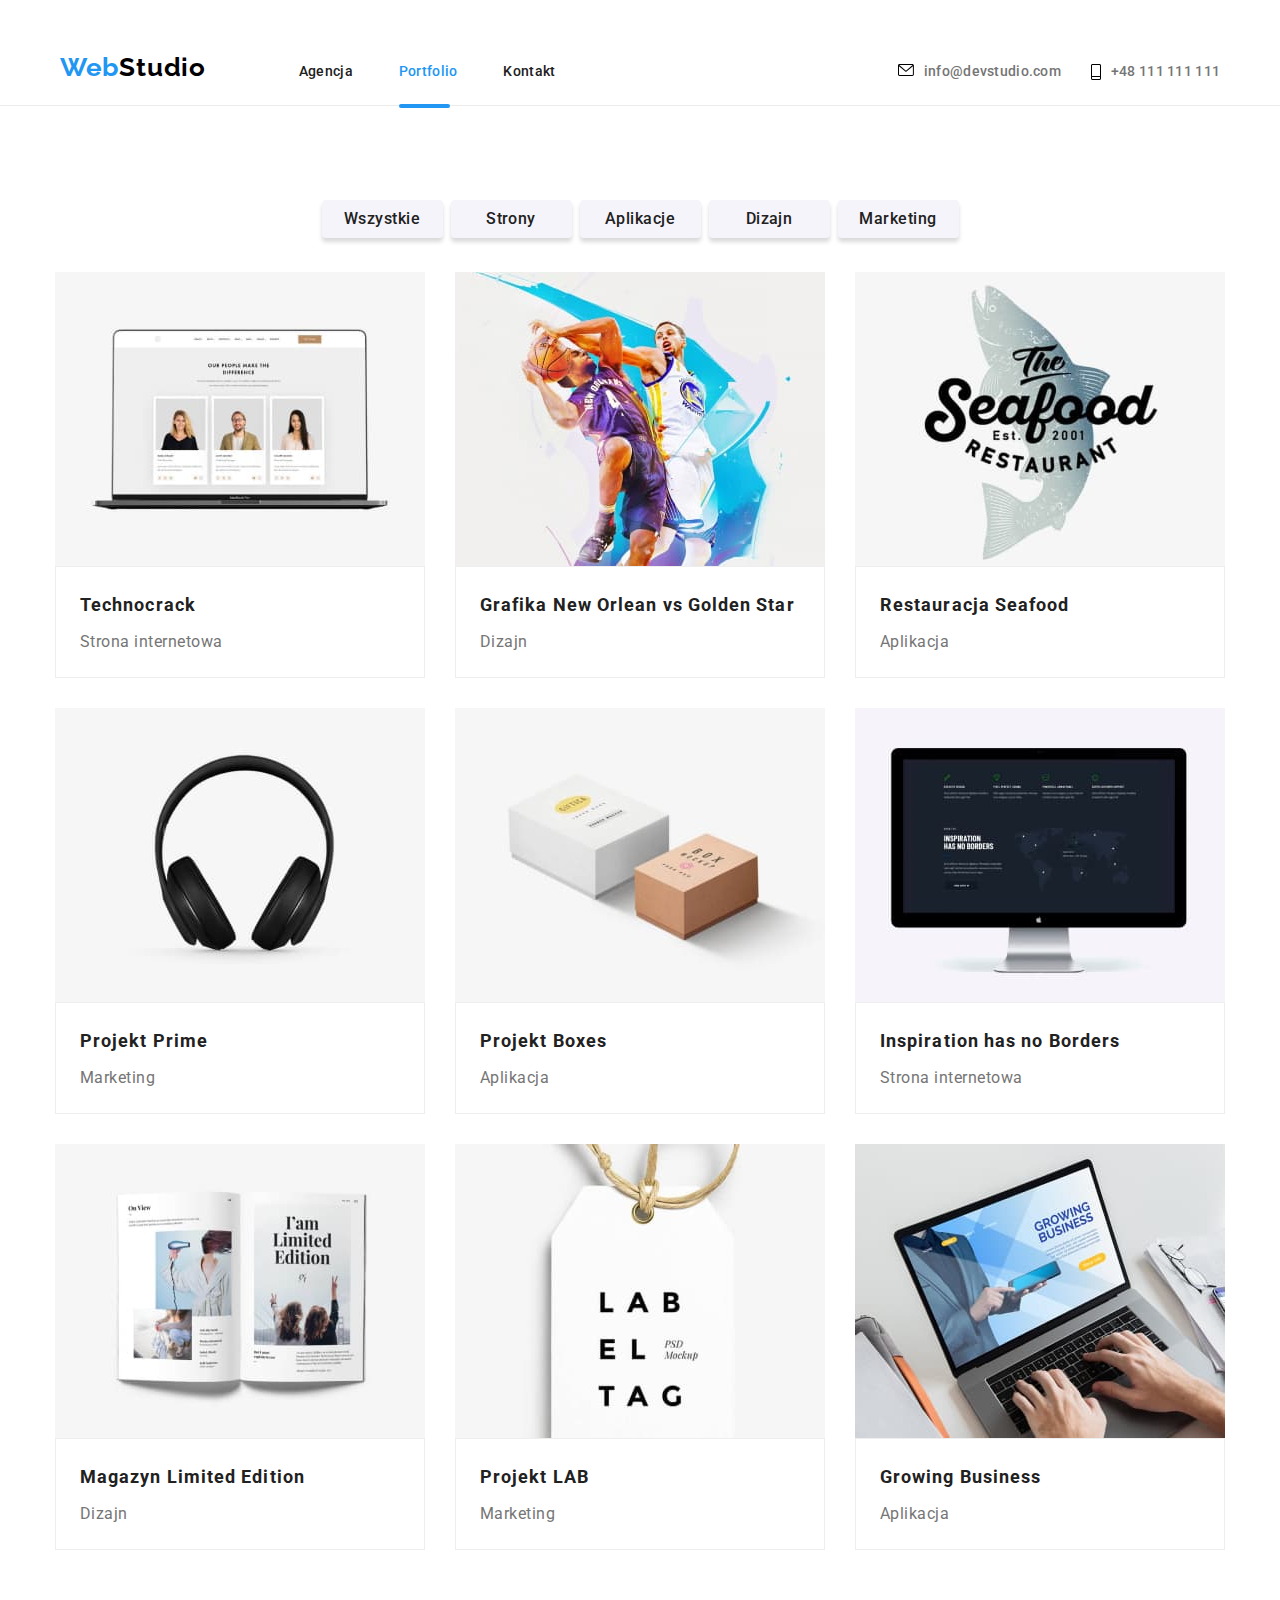
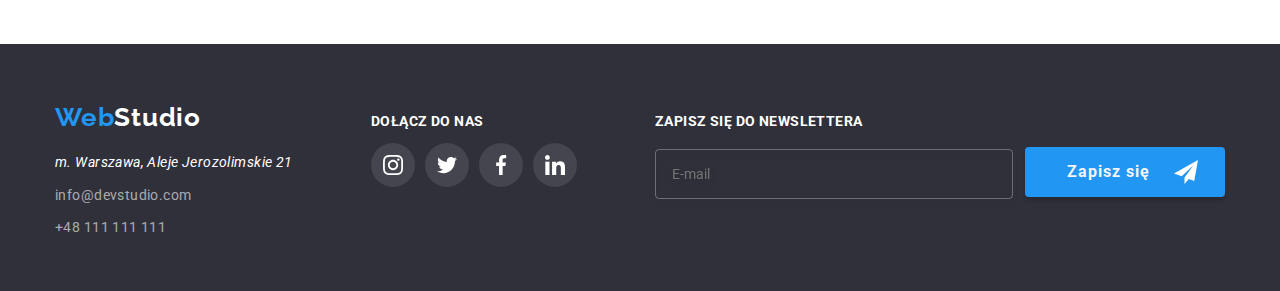
==== portfolio.html @ 0eea04dc "Add files via upload" ====
<!DOCTYPE html>
<html lang="en">

<head>
    <meta charset="UTF-8">
    <meta http-equiv="X-UA-Compatible" content="IE=edge">
    <meta name="viewport" content="width=device-width, initial-scale=1.0">
    <title>Portfolio</title>
    <link rel="stylesheet" href="./css/modern-normalize.css">
    <link rel="stylesheet" href="./css/main.min.css">
    <link rel="preconnect" href="https://fonts.googleapis.com">
    <link rel="preconnect" href="https://fonts.gstatic.com" crossorigin>
    <link
        href="https://fonts.googleapis.com/css2?family=Raleway:wght@700&family=Roboto:wght@400;500;700;900&display=swap"
        rel="stylesheet">
</head>

<body class="body">
    <section class="menu-section">
        <header class="page-header menu-section__page-header container"><a class="logo page-header__logo"
                href="index.html"><span class="logo__accent">Web</span>Studio</a>
            <nav class="nav page-header__nav">
                <ul class="menu page-header__menu">
                    <li class="menu__item menu__item--start"><a class="menu__link" href="index.html">Agencja</a></li>
                    <li class="menu__item menu__item--middle"><a class="menu__link active"
                            href="portfolio.html">Portfolio</a></li>
                    <li class="menu__item menu__item--end"><a class="menu__link" href="">Kontakt</a></li>
                </ul>
            </nav>
            <ul class="contact page-header__contact">
                <li class="contact__item contact__item--start">
                    <a class="link contact__link" href="mailto:info@devstudio.com">
                        <svg class="contact__icon contact__icon--start" width="16" height="12">
                            <use href="./images/icons.svg#icon-envelope"></use>
                        </svg>info@devstudio.com</a>
                </li>
                <li class="contact__item contact__item--end">
                    <a class="link contact__link" href="tel:+48111111111">
                        <svg class="contact__icon contact__icon--end" width="10" height="16">
                            <use href="./images/icons.svg#icon-Vector"></use>
                        </svg>+48 111 111 111</a>
                </li>
            </ul>
        </header>
    </section>
    <main class="container">
        <section class="project section">
            <ul class="filters project__filters">
                <li class="filters__item filters__item--position"><button class="button filters__button button--small" type="button">Wszystkie</button></li>
                <li class="filters__item filters__item--position"><button class="button filters__button button--small" type="button">Strony</button></li>
                <li class="filters__item filters__item--position"><button class="button filters__button button--small" type="button">Aplikacje</button></li>
                <li class="filters__item filters__item--position"><button class="button filters__button button--small" type="button">Dizajn</button></li>
                <li class="filters__item filters__item--last"><button class="button filters__button button--small" type="button">Marketing</button></li>
            </ul>
            <ul class="project-list">
                <li class="project-list__item project-list__item--first-row">
                    <figure class="project-card project-list__project-card project-list__project-card box">
                        <img src="images/project1.jpg" alt="notebook with 3 pictures of people on screen" width="370"
                            height="294">
                        <p class="project-card__overlay">Technocrack jest popularną platformą wykorzystywaną do rozpowszechniania
                            koronawirusa. Firmy wykorzystują tę
                            platformę
                            do celów szpiegowskich i ataków na niezabezpieczone serwery konkurencji</p>
                        <figcaption class="project-description project-card__project-description project-card__project-description project-card__project-description">
                            <p class="project-description__name">Technocrack</p>
                            <p class="project-description__text">Strona internetowa</p>
                        </figcaption>
                    </figure>
                </li>
                <li class="project-list__item project-list__item--first-row">
                    <figure class="project-card project-list__project-card box">
                        <img src="images/project2.jpg" alt="Two men playing basketball" width="370" height="294">
                        <p class="project-card__overlay">Technocrack jest popularną platformą wykorzystywaną do rozpowszechniania
                            koronawirusa. Firmy wykorzystują tę
                            platformę
                            do celów szpiegowskich i ataków na niezabezpieczone serwery konkurencji</p>
                        <figcaption class="project-description project-card__project-description">
                            <p class="project-description__name">Grafika New Orlean vs Golden Star</p>
                            <p class="project-description__text">Dizajn</p>
                        </figcaption>
                    </figure>
                </li>
                <li class="project-list__item project-list__item--first-row">
                    <figure class="project-card project-list__project-card box">
                        <img src="images/project3.jpg" alt="logo with fish on the background" width="370" height="294">
                        <p class="project-card__overlay">Technocrack jest popularną platformą wykorzystywaną do rozpowszechniania
                            koronawirusa. Firmy wykorzystują tę
                            platformę
                            do celów szpiegowskich i ataków na niezabezpieczone serwery konkurencji</p>
                        <figcaption class="project-description project-card__project-description">
                            <p class="project-description__name">Restauracja Seafood</p>
                            <p class="project-description__text">Aplikacja</p>
                        </figcaption>
                    </figure>
                </li>
                <li class="project-list__item project-list__item--middle-row">
                    <figure class="project-card project-list__project-card box">
                        <img src="images/project4.jpg" alt="headphones" width="370" height="294">
                        <p class="project-card__overlay">Technocrack jest popularną platformą wykorzystywaną do rozpowszechniania
                            koronawirusa. Firmy wykorzystują tę
                            platformę
                            do celów szpiegowskich i ataków na niezabezpieczone serwery konkurencji</p>
                        <figcaption class="project-description project-card__project-description">
                            <p class="project-description__name">Projekt Prime</p>
                            <p class="project-description__text">Marketing</p>
                        </figcaption>
                    </figure>
                </li>
                <li class="project-list__item">
                    <figure class="project-card project-list__project-card box">
                        <img src="images/project5.jpg" alt="two boxes" width="370" height="294">
                        <p class="project-card__overlay">Technocrack jest popularną platformą wykorzystywaną do rozpowszechniania
                            koronawirusa. Firmy wykorzystują tę
                            platformę
                            do celów szpiegowskich i ataków na niezabezpieczone serwery konkurencji</p>
                        <figcaption class="project-description project-card__project-description">
                            <p class="project-description__name">Projekt Boxes</p>
                            <p class="project-description__text">Aplikacja</p>
                        </figcaption>
                    </figure>
                </li>
                <li class="project-list__item">
                    <figure class="project-card project-list__project-card box">
                        <img src="images/project6.jpg" alt="monitor with black screen and some white text" width="370"
                            height="294">
                        <p class="project-card__overlay">Technocrack jest popularną platformą wykorzystywaną do rozpowszechniania
                            koronawirusa. Firmy wykorzystują tę
                            platformę
                            do celów szpiegowskich i ataków na niezabezpieczone serwery konkurencji</p>
                        <figcaption class="project-description project-card__project-description">
                            <p class="project-description__name">Inspiration has no Borders</p>
                            <p class="project-description__text">Strona internetowa</p>
                        </figcaption>
                    </figure>
                </li>
                <li class="project-list__item project-list__item--last-row">
                    <figure class="project-card project-list__project-card box">
                        <img src="images/project7.jpg" alt="open magazine" width="370" height="294">
                        <p class="project-card__overlay">Technocrack jest popularną platformą wykorzystywaną do rozpowszechniania
                            koronawirusa. Firmy wykorzystują tę
                            platformę
                            do celów szpiegowskich i ataków na niezabezpieczone serwery konkurencji</p>
                        <figcaption class="project-description project-card__project-description">
                            <p class="project-description__name">Magazyn Limited Edition</p>
                            <p class="project-description__text">Dizajn</p>
                        </figcaption>
                    </figure>
                </li>
                <li class="project-list__item project-list__item--last-row">
                    <figure class="project-card project-list__project-card box">
                        <img src="images/project8.jpg" alt="white label tag with black text" width="370" height="294">
                        <p class="project-card__overlay">Technocrack jest popularną platformą wykorzystywaną do rozpowszechniania
                            koronawirusa. Firmy wykorzystują tę
                            platformę
                            do celów szpiegowskich i ataków na niezabezpieczone serwery konkurencji</p>
                        <figcaption class="project-description project-card__project-description">
                            <p class="project-description__name">Projekt LAB</p>
                            <p class="project-description__text">Marketing</p>
                        </figcaption>
                    </figure>
                </li>
                <li class="project-list__item project-list__item--last-row">
                    <figure class="project-card project-list__project-card box">
                        <img src="images/project9.jpg" alt="someone writing on notebook" width="370" height="294">
                        <p class="project-card__overlay">Technocrack jest popularną platformą wykorzystywaną do rozpowszechniania
                            koronawirusa. Firmy wykorzystują tę
                            platformę
                            do celów szpiegowskich i ataków na niezabezpieczone serwery konkurencji</p>
                        <figcaption class="project-description project-card__project-description">
                            <p class="project-description__name">Growing Business</p>
                            <p class="project-description__text">Aplikacja</p>
                        </figcaption>
                    </figure>
                </li>
            </ul>
        </section>
    </main>
    <footer class="footer">
        <section class="footer-content container">
            <section class="address">
                <a class="logo address__logo" href="index.html"><span class="logo__accent">Web</span>Studio</a>
                <ul class="address-list address__address-list">
                    <li class="address-list__item">
                        <address>
                            m. Warszawa, Aleje Jerozolimskie 21
                        </address>
                    </li>
                    <li class="address-list__item">
                        <a class="link address-list__link" href="mailto:info@devstudio.com">info@devstudio.com</a>
                    </li>
                    <li class="address-item">
                        <a class="link address-list__link" href="tel:+48111111111">+48 111 111 111</a>
                    </li>
                </ul>
            </section>
            <div class="social footer__social">
                <p class="social__title social__title--position">dołącz do nas</p>
                <ul class="social-list">
                    <li class="social-list__item social-list__item--position">
                        <a class="social-link social-list__social-link social-link--footer" href="">
                            <svg class="social-link__icon social-link__icon--footer" width="20" height="20">
                                <use href="./images/icons.svg#icon-instagram"></use>
                            </svg></a>
                    </li>
                    <li class="social-list__item social-list__item--position">
                        <a class="social-link social-list__social-link social-link--footer" href="">
                            <svg class="social-link__icon social-link__icon--footer" width="20" height="20">
                                <use href="./images/icons.svg#icon-twitter">
                            </svg></a>
                    </li>
                    <li class="social-list__item social-list__item--position">
                        <a class="social-link social-list__social-link social-link--footer" href="">
                            <svg class="social-link__icon social-link__icon--footer" width="20" height="20">
                                <use href="./images/icons.svg#icon-facebook">
                            </svg></a>
                    </li>
                    <li class="social-list__item social-list__item--last">
                        <a class="social-link social-list__social-link social-link--footer" href="">
                            <svg class="social-link__icon social-link__icon--footer" width="20" height="20">
                                <use href="./images/icons.svg#icon-linkedin">
                            </svg></a>
                    </li>
                </ul>
            </div>
            <form class="newsletter footer__newsletter">
                <label class="newsletter__label">
                    Zapisz się do newslettera
                    <input class="newsletter__input newsletter__input--position" type="email" name="email"
                        placeholder="E-mail" />
                </label>
                <button class="button newsletter__button button--with-icon-right" type="submit">Zapisz się
                    <svg class="newsletter__icon--right" width="24" height="24">
                        <use href="./images/icons.svg#icon-paperplane">
                        </use>
                    </svg>
                </button>
            </form>
        </section>
    </footer>
</body>

</html>
---- css/main.min.css ----
.body{position:relative}.container{max-width:1200px;margin:0 auto;padding-left:15px;padding-right:15px}.section{padding-top:94px;padding-bottom:94px}.section__title{margin:0;padding:0;font-weight:700;font-size:36px;line-height:1.17;text-align:center;letter-spacing:.03em;font-family:"Roboto";font-style:normal;font-size:36px;color:#212121}.portfolio-body{background-color:#e5e5e5}figure{margin:0;padding:0}.visually-hidden{position:absolute;clip:rect(1px 1px 1px 1px);clip:rect(1px, 1px, 1px, 1px);padding:0;border:0;height:1px;width:1px;overflow:hidden}.button{width:200px;height:50px;box-shadow:0px 4px 4px rgba(0,0,0,.15);border-radius:4px;background-color:#2196f3;color:#f5f4fa;font-family:"Roboto";font-style:normal;font-weight:700;font-size:16px;line-height:30px;cursor:pointer;align-items:center;text-align:center;letter-spacing:.06em;border:0px}.button--with-icon-right{display:flex;margin-top:34px;padding:10px 24px 10px 42px}.button--small{font-weight:500;background-color:#f5f4fa;color:#212121;line-height:1.62;letter-spacing:.03em;width:121px;height:38px;transition:color 250ms cubic-bezier(0.4, 0, 0.2, 1),background-color 250ms cubic-bezier(0.4, 0, 0.2, 1),box-shadow 250ms cubic-bezier(0.4, 0, 0.2, 1)}.button--small:hover,.button--small:focus{background-color:#2196f3;color:#fff;box-shadow:0px 3px 1px rgba(0,0,0,.1),0px 1px 2px rgba(0,0,0,.08),0px 2px 2px rgba(0,0,0,.12)}.menu-section{border-bottom:1px solid #ececec}.page-header{background-color:#fff;font-size:14px;font-weight:500;line-height:1.14;letter-spacing:.02em;display:flex;align-items:baseline;justify-content:center;font-family:"Roboto","Raleway",sans-serif;color:#212121}.page-header__nav{padding-top:32px}.page-header__menu{margin-left:0px;padding-bottom:0px;margin:0;padding:0}.menu{display:flex;max-width:254px;height:48px;font-family:"Roboto","Raleway",sans-serif;color:#212121;background-color:#fff;list-style-type:none}.menu__item--start,.menu__item--middle{padding-right:46px;padding-top:32px}.menu__item--end{padding-top:32px}.menu__link{transition:color 250ms cubic-bezier(0.4, 0, 0.2, 1);text-decoration:none;color:#212121}.menu__link:hover,.menu__link:focus{color:#2196f3}.active{position:relative;top:0px;left:0px;display:flex;color:#2196f3}.active::after{content:"";width:51px;position:absolute;border-top:4px solid #2196f3;border-radius:2px;top:40px}.logo{font-family:"Raleway";font-weight:700;font-size:26px;line-height:1;letter-spacing:.03em;text-align:center;transition:color 250ms cubic-bezier(0.4, 0, 0.2, 1);text-decoration:none}.logo:hover,.logo:focus{color:#2196f3}.logo__accent{color:#2196f3}.page-header__logo{margin-left:0px;padding-left:0px;padding-right:0px;margin-right:93px;padding-top:24px;padding-bottom:25px;color:#000;flex-basis:145px}.address__logo{margin-left:0px;padding-left:0px;padding-right:0px;padding-bottom:20px;color:#fff}.link{color:#757575;text-decoration:none;display:flex;flex-wrap:nowrap;transition:color 250ms cubic-bezier(0.4, 0, 0.2, 1);font-family:"Roboto","Raleway",sans-serif;background-color:#fff}.link:hover,.link:focus{color:#2196f3}.link:hover .contact__icon,.link:focus .contact__icon{fill:#2196f3}.contact{display:flex;flex-wrap:nowrap;align-items:center;justify-content:center;list-style-type:none}.contact__item--start{padding-right:30px}.contact__item--end{padding-right:0px}.contact__icon{transition:fill 250ms cubic-bezier(0.4, 0, 0.2, 1)}.contact__icon--start,.contact__icon--end{margin-right:10px}.page-header__contact{margin-right:0px;padding-right:0px;padding-left:0px;margin-left:345px}.address-list__link,.address-list__link{color:rgba(255,255,255,.6);display:block;background-color:#2f303a}.section__banner{margin-left:auto;margin-right:auto;padding-left:0}.banner{background-color:#2f303a;display:flex;flex-direction:column;align-items:center;height:600px;flex-basis:1600px;max-width:1600px;justify-content:center;background-image:linear-gradient(rgba(47, 48, 58, 0.4), rgba(47, 48, 58, 0.4)),url(../images/backphoto.jpg);background-size:cover;background-repeat:no-repeat;background-position:center}.banner__title{font-family:"Roboto";font-style:normal;font-weight:900;font-size:44px;line-height:60px;text-align:center;letter-spacing:.06em;text-transform:uppercase;color:#fff;max-width:696px}.feature-list{display:flex;font-size:14px;letter-spacing:.03em;list-style-type:none;padding:0;margin:0}.feature-list__item{display:flex;flex-direction:column;min-width:270px;max-width:270px;align-items:center;justify-content:center}.feature-list__item--left,.feature-list__item--middle{margin-right:30px;margin-left:0}.feature-list__item--right{margin-right:0;margin-left:0}.feature-card{display:flex;flex-direction:column;max-width:270px;border-radius:4px;align-items:center;justify-content:center;background-color:#f5f4fa}.feature-card__icon--position{margin-top:25px;margin-bottom:25px}.feature-card__feature-description{background-color:#fff}.feature-card__feature-description__name{font-family:"Roboto";font-style:normal;font-size:14px;font-weight:700;line-height:1.14em;text-transform:uppercase;color:#212121}.feature-card__feature-description__name--position{margin-top:30px;margin-bottom:10px}.feature-card__feature-description__text{font-family:"Roboto";font-style:normal;font-size:14px;font-weight:400;line-height:1.71;letter-spacing:.03em;color:#757575}.services-list{display:flex;justify-content:space-between;list-style-type:none;padding:0;margin:0}.services-list__item--left,.services-list__item--middle{margin-right:30px;margin-top:50px;margin-left:0;position:relative}.services-list__item--right{margin-top:50px;margin-left:0;position:relative}.services-list__overlay{font-family:"Roboto";font-style:normal;text-transform:uppercase;font-weight:700;font-size:14px;line-height:16px;text-align:center;letter-spacing:.03em;color:#fff}.services-list__overlay--position{margin:0;padding-top:27px}.services-list__box{width:100%;height:70px;background-color:rgba(47,48,58,.8)}.services-list__box--position{position:absolute;top:224px;left:0}.team{background-color:#f5f4fa}.team-list{display:flex;justify-content:space-between;list-style-type:none}.team-list__team-card{margin-top:50px;margin-right:30px;margin-left:0px}.team-card{display:flex;flex-direction:column;flex-basis:260px;width:270px;align-items:space-between;background-color:#fff;box-shadow:0px 1px 3px rgba(0,0,0,.12),0px 1px 1px rgba(0,0,0,.14),0px 2px 1px rgba(0,0,0,.2);border-radius:0px 0px 4px 4px}.team-card--last{margin-right:0}.team-card__name{font-family:"Roboto";font-style:normal;font-weight:500;font-size:16px;line-height:1.19;text-align:center;letter-spacing:.03em;color:#212121}.team-card__description{color:#757575;font-family:"Roboto";font-style:normal;font-weight:400;font-size:16px;line-height:1.19;text-align:center;letter-spacing:.03em}.social-list{display:flex;justify-content:center;list-style-type:none;margin:0;padding:0 0 30px 0}.social-list__item--position{margin-right:10px}.social-list__item--last{margin-right:0px}.social-link{display:flex;width:44px;height:44px;border-radius:50%;align-items:center;justify-content:center;transition:background-color 250ms cubic-bezier(0.4, 0, 0.2, 1)}.social-link--team{background-color:#fff}.social-link__icon{transition:fill 250ms cubic-bezier(0.4, 0, 0.2, 1)}.social-link__icon--team{fill:#757575}.social-link__icon--footer{fill:#fff}.social-link:hover,.social-link:focus{background-color:#2196f3;fill:#fff}.social-link:hover .social-link__icon--team,.social-link:focus .social-link__icon--team{fill:#fff}.social-link--footer{background-color:rgba(255,255,255,.1)}.social{display:flex;flex-direction:column;padding-left:70px}.social__title{font-family:"Roboto";font-style:normal;font-weight:700;font-size:14px;line-height:16px;letter-spacing:.03em;text-transform:uppercase;color:#fff}.social__title--position{margin-top:0}.client-list{display:flex;list-style-type:none;padding:0;margin:0}.client-list__logo{fill:#afb1b8;transition:fill 250ms cubic-bezier(0.4, 0, 0.2, 1)}.client-list__item{display:flex;width:170px;height:92px;border:1px solid #afb1b8;border-radius:4px;align-items:center;justify-content:center;transition:border 250ms cubic-bezier(0.4, 0, 0.2, 1)}.client-list__item--position{margin-top:50px;margin-right:30px}.client-list__item--position-last{margin-top:50px;margin-right:0}.client-list__item:hover,.client-list__item:focus{border:1px solid #2196f3}.client-list__item:hover .client-list__logo,.client-list__item:focus .client-list__logo{fill:#2196f3}.footer{background-color:#2f303a;font-size:14px;line-height:1.71;letter-spacing:.03em;color:#fff}.footer-content{display:flex;padding-top:60px;padding-bottom:60px;align-items:baseline}.address{display:flex;flex-direction:column;align-items:flex-start}.address-list{width:246px;height:81px;display:flex;flex-direction:column;list-style-type:none;margin:0;padding:0}.address-list__item{margin-bottom:9px;display:inline-block;font-family:"Roboto";font-style:normal;font-weight:400;font-size:14px;line-height:24px;letter-spacing:.03em;color:#fff}.footer__newsletter{padding-left:78px}.newsletter{display:flex}.newsletter__label{font-family:"Roboto";font-style:normal;font-weight:700;font-size:14px;line-height:16px;letter-spacing:.03em;text-transform:uppercase;color:#fff;display:flex;flex-direction:column}.newsletter__input{width:358px;height:50px;background-color:inherit;border:1px solid rgba(255,255,255,.3);filter:drop-shadow(0px 4px 4px rgba(0, 0, 0, 0.15));border-radius:4px}.newsletter__input--position{margin-right:12px;margin-top:20px;padding:15px 295px 15px 16px}.newsletter__input:placeholder{font-family:"Roboto";font-style:normal;display:flex;align-items:center;letter-spacing:.03em;color:rgba(255,255,255,.6);font-weight:400;font-size:16px;line-height:20px;letter-spacing:.03em}.newsletter__icon--right{margin-left:24px}.filters{display:flex;flex-direction:row;flex-wrap:wrap;justify-content:center;list-style-type:none}.filters__item--position{margin-right:8px;margin-left:0;margin-top:0;margin-bottom:34px}.filters__item--last{margin:0;margin-bottom:34px}.project__filters{padding:0;margin:0}.project-list{display:flex;flex-wrap:wrap;justify-content:space-between;margin:0;list-style-type:none;padding:0}.project-list__item{margin-left:0;margin-top:0px}.project-list__item--first-row{margin-bottom:30px}.project-list__item--last-row{margin-top:30px}.project-card{display:flex;flex-direction:column;flex-basis:404px;max-width:370px;transition:box-shadow 250ms cubic-bezier(0.4, 0, 0.2, 1)}.project-card:hover,.project-card:focus{box-shadow:0px 1px 1px rgba(0,0,0,.12),0px 4px 4px rgba(0,0,0,.06),1px 4px 6px rgba(0,0,0,.16)}.project-card__project-description{padding:20px 24px;z-index:2}.project-card__overlay{font-family:"Roboto";font-style:normal;position:absolute;top:0;left:0;width:100%;height:294px;background-color:rgba(33,150,243,.9);transform:translateY(100%);transition:transform 250ms cubic-bezier(0.4, 0, 0.2, 1);margin:0;font-weight:400;font-size:18px;line-height:1.56;letter-spacing:.03em;color:#fff;padding:49px 45px 49px 24px}.project-description{border:1px solid #eee;background-color:#fff}.project-description__name{font-family:"Roboto";font-style:normal;font-weight:700;font-size:18px;line-height:36px;letter-spacing:.06em;color:#212121;margin-top:0;margin-bottom:4px}.project-description__text{font-family:"Roboto";font-style:normal;font-weight:400;font-size:16px;letter-spacing:.03em;line-height:1.88;color:#757575;margin:0}.box{position:relative;top:0;left:0;width:100%;height:100%;overflow:hidden;z-index:1}.box:hover .project-card__overlay{transform:translateY(0%)}.modal{position:sticky;width:528px;height:581px;left:50%;top:221px;transform:translateX(-50%);background:#fff;box-shadow:0px 1px 3px rgba(0,0,0,.12),0px 1px 1px rgba(0,0,0,.14),0px 2px 1px rgba(0,0,0,.2);border-radius:4px;transition:250ms cubic-bezier(0.4, 0, 0.2, 1);transition-property:transform,opacity,visibility}.modal__close-icon{z-index:2;cursor:pointer}.close-btn{position:relative;background:#fff;border:1px solid rgba(0,0,0,.1);width:30px;height:30px;border-radius:50%;transform:translate(490px, 8px);z-index:1}.backdrop{position:absolute;width:100%;height:100%;left:0px;top:0px;background:rgba(0,0,0,.2);transition:250ms cubic-bezier(0.4, 0, 0.2, 1);transition-property:transform,opacity,visibility}.is-hidden{opacity:0;visibility:hidden;pointer-events:none}.is-hidden .modal{transform:translate(100%)}.form{position:absolute;width:528px;height:581px;left:0px;top:0;display:flex;flex-direction:column}.form__title{text-align:center;color:#212121;font-family:"Roboto";font-style:normal;font-weight:700;font-size:20px;line-height:23px;text-align:center;letter-spacing:.03em}.form__title--position{padding-top:40px;margin:0 auto;padding-bottom:12px}.form__label{font-family:"Roboto";font-style:normal;font-weight:400;font-size:12px;line-height:14px;letter-spacing:.01em;color:#757575;display:flex;flex-direction:column;text-transform:capitalize}.form__label--position{padding-left:40px;margin:0;position:relative}.form__label:focus-within .form__icon{fill:#2196f3}.form__input,.form__textarea{border:1px solid rgba(33,33,33,.2);border-radius:4px}.form__input:focus,.form__textarea:focus{outline:none}.form__input:focus-within,.form__textarea:focus-within{border:1px solid #2196f3;border-radius:4px}.form__input--position{margin-bottom:10px;height:40px;margin-top:4px;margin-right:40px;padding-left:42px}.form__textarea--position{height:120px;padding:16px 12px;margin-top:4px;margin-right:40px}.form__textarea:placeholder{font-family:"Roboto";font-style:normal;font-weight:400;font-size:12px;line-height:14px;letter-spacing:.01em;color:rgba(117,117,117,.5)}.form__icon{fill:#212121;position:absolute;left:52px;top:33px;height:13px;width:13px}.form__icon--first{height:12px;width:12px;top:34px}.form__icon--last{height:12px;width:15px;top:34px}.form__button--position{margin:30px 164px 40px 164px}.checkbox__accent{text-decoration:underline;color:#2196f3}.checkbox__label{font-family:"Roboto";font-style:normal;font-weight:400;font-size:14px;line-height:24px;letter-spacing:.03em;color:#757575;position:relative;cursor:pointer}.checkbox__label--position{padding-left:55px;padding-right:54px;padding-top:20px}.checkbox__label::before{content:"";display:inline-block;height:16px;width:15px;outline:1px solid #212121;margin-right:8px}.checkbox:checked+.checkbox__label::before{background-image:url(../images/checkbox.png);background-repeat:no-repeat;background-position:50% 50%;background-color:#2196f3;outline:none}/*# sourceMappingURL=main.min.css.map */
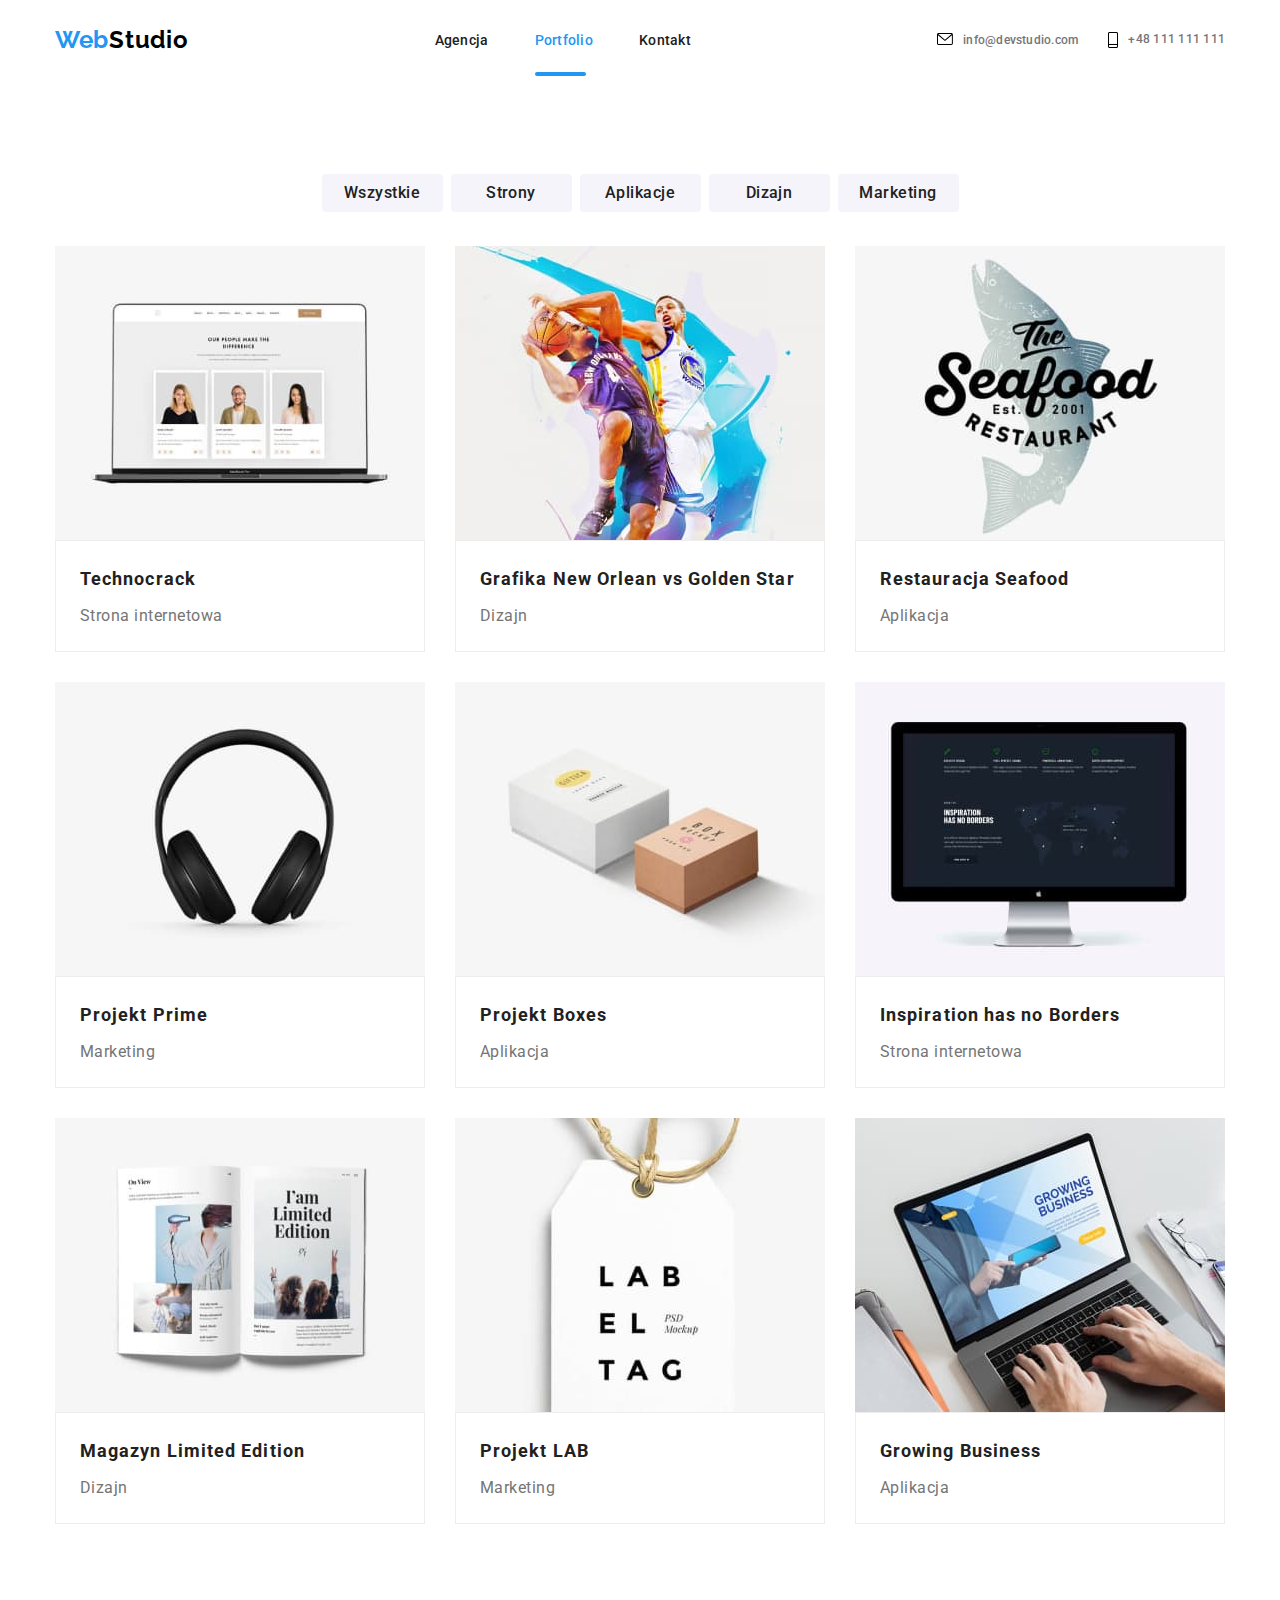
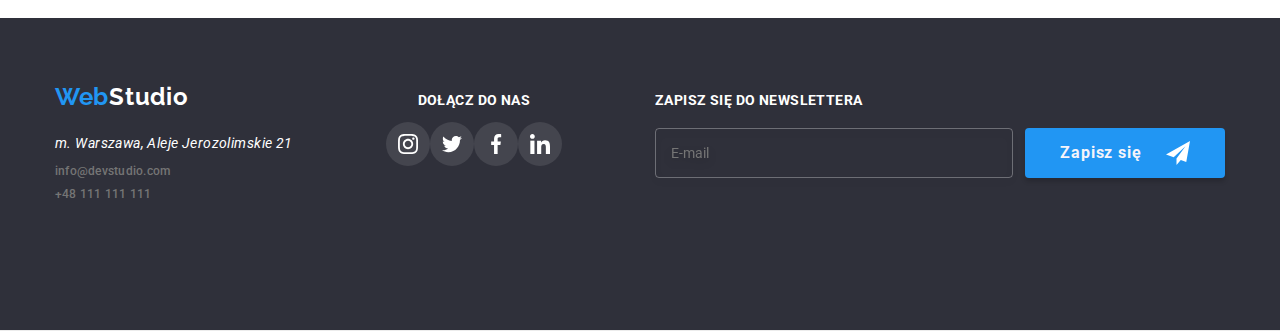
==== commit 62e5bd14: "class active" ====
--- a/portfolio.html
+++ b/portfolio.html
@@ -7,7 +7,7 @@
     <meta name="viewport" content="width=device-width, initial-scale=1.0">
     <title>Portfolio</title>
     <link rel="stylesheet" href="./css/modern-normalize.css">
-    <link rel="stylesheet" href="./css/main.min.css">
+    <link rel="stylesheet" href="./sass/main.css">
     <link rel="preconnect" href="https://fonts.googleapis.com">
     <link rel="preconnect" href="https://fonts.gstatic.com" crossorigin>
     <link
@@ -16,14 +16,14 @@
 </head>
 
 <body class="body">
+<!-- Header -->
     <section class="menu-section">
-        <header class="page-header menu-section__page-header container"><a class="logo page-header__logo"
-                href="index.html"><span class="logo__accent">Web</span>Studio</a>
+        <header class="page-header menu-section__page-header container">
+            <a class="logo page-header__logo" href="index.html"><span class="logo__accent">Web</span>Studio</a>
             <nav class="nav page-header__nav">
                 <ul class="menu page-header__menu">
                     <li class="menu__item menu__item--start"><a class="menu__link" href="index.html">Agencja</a></li>
-                    <li class="menu__item menu__item--middle"><a class="menu__link active"
-                            href="portfolio.html">Portfolio</a></li>
+                    <li class="menu__item menu__item--middle"><a class="menu__link active" href="portfolio.html">Portfolio</a></li>
                     <li class="menu__item menu__item--end"><a class="menu__link" href="">Kontakt</a></li>
                 </ul>
             </nav>
@@ -41,9 +41,18 @@
                         </svg>+48 111 111 111</a>
                 </li>
             </ul>
+            <button class="menu-toggle js-open-menu btn-mobile-menu" type="button" aria-expanded="false"
+                aria-controls="mobile-menu">
+                <svg class="btn-mobile-menu__icon" width="40" height="40" viewBox="0 0 40 40" fill="none"
+                    xmlns="http://www.w3.org/2000/svg">
+                    <path fill-rule="evenodd" clip-rule="evenodd"
+                        d="M8 14.6667V12H32V14.6667H8ZM8 21.3333H32V18.6667H8V21.3333ZM8 28H32V25.3333H8V28Z"
+                        fill="black" />
+                </svg>
+            </button>
         </header>
-    </section>
     <main class="container">
+    <!-- PROJECTS -->
         <section class="project section">
             <ul class="filters project__filters">
                 <li class="filters__item filters__item--position"><button class="button filters__button button--small" type="button">Wszystkie</button></li>
@@ -175,68 +184,103 @@
             </ul>
         </section>
     </main>
+    <!-- FOOTER -->
     <footer class="footer">
-        <section class="footer-content container">
-            <section class="address">
-                <a class="logo address__logo" href="index.html"><span class="logo__accent">Web</span>Studio</a>
-                <ul class="address-list address__address-list">
-                    <li class="address-list__item">
-                        <address>
-                            m. Warszawa, Aleje Jerozolimskie 21
-                        </address>
-                    </li>
-                    <li class="address-list__item">
-                        <a class="link address-list__link" href="mailto:info@devstudio.com">info@devstudio.com</a>
-                    </li>
-                    <li class="address-item">
-                        <a class="link address-list__link" href="tel:+48111111111">+48 111 111 111</a>
-                    </li>
-                </ul>
-            </section>
-            <div class="social footer__social">
-                <p class="social__title social__title--position">dołącz do nas</p>
-                <ul class="social-list">
-                    <li class="social-list__item social-list__item--position">
-                        <a class="social-link social-list__social-link social-link--footer" href="">
-                            <svg class="social-link__icon social-link__icon--footer" width="20" height="20">
-                                <use href="./images/icons.svg#icon-instagram"></use>
-                            </svg></a>
-                    </li>
-                    <li class="social-list__item social-list__item--position">
-                        <a class="social-link social-list__social-link social-link--footer" href="">
-                            <svg class="social-link__icon social-link__icon--footer" width="20" height="20">
-                                <use href="./images/icons.svg#icon-twitter">
-                            </svg></a>
-                    </li>
-                    <li class="social-list__item social-list__item--position">
-                        <a class="social-link social-list__social-link social-link--footer" href="">
-                            <svg class="social-link__icon social-link__icon--footer" width="20" height="20">
-                                <use href="./images/icons.svg#icon-facebook">
-                            </svg></a>
-                    </li>
-                    <li class="social-list__item social-list__item--last">
-                        <a class="social-link social-list__social-link social-link--footer" href="">
-                            <svg class="social-link__icon social-link__icon--footer" width="20" height="20">
-                                <use href="./images/icons.svg#icon-linkedin">
-                            </svg></a>
-                    </li>
-                </ul>
-            </div>
-            <form class="newsletter footer__newsletter">
-                <label class="newsletter__label">
-                    Zapisz się do newslettera
-                    <input class="newsletter__input newsletter__input--position" type="email" name="email"
-                        placeholder="E-mail" />
-                </label>
-                <button class="button newsletter__button button--with-icon-right" type="submit">Zapisz się
-                    <svg class="newsletter__icon--right" width="24" height="24">
-                        <use href="./images/icons.svg#icon-paperplane">
-                        </use>
-                    </svg>
-                </button>
-            </form>
-        </section>
+<section class="footer-content section">
+    <section class="address">
+        <a class="logo address__logo" href="index.html"><span class="logo__accent">Web</span>Studio</a>
+        <ul class="address-list address__address-list">
+            <li class="address-list__item">
+                <address>
+                    m. Warszawa, Aleje Jerozolimskie 21
+                </address>
+            </li>
+            <li class="address-list__item">
+                <a class="link address-list__link" href="mailto:info@devstudio.com">info@devstudio.com</a>
+            </li>
+            <li class="address-list__item address-list__item--last">
+                <a class="link address-list__link" href="tel:+48111111111">+48 111 111 111</a>
+            </li>
+        </ul>
+    </section>
+    <div class="social footer__social">
+        <p class="social__title social_title--position">dołącz do nas</p>
+        <ul class="social-list">
+            <li class="social-list_item social-list__item social-list__item--position--position">
+                <a class="social-link social-list__social-link social-link--footer" href="">
+                    <svg class="social-link__icon social-link__icon--footer" width="20" height="20">
+                        <use href="./images/icons.svg#icon-instagram"></use>
+                    </svg></a>
+            </li>
+            <li class="social-list_item social-list__item social-list__item--position--position">
+                <a class="social-link social-list__social-link social-link--footer" href="">
+                    <svg class="social-link__icon social-link__icon--footer" width="20" height="20">
+                        <use href="./images/icons.svg#icon-twitter">
+                    </svg></a>
+            </li>
+            <li class="social-list_item social-list__item social-list__item--position--position">
+                <a class="social-link social-list__social-link social-link--footer" href="">
+                    <svg class="social-link-icon social-link__icon--footer" width="20" height="20">
+                        <use href="./images/icons.svg#icon-facebook">
+                    </svg></a>
+            </li>
+            <li class="social-list_item social-list__item social-list__item--position--last">
+                <a class="social-link social-list__social-link social-link--footer" href="">
+                    <svg class="social-link-icon social-link__icon--footer" width="20" height="20">
+                        <use href="./images/icons.svg#icon-linkedin">
+                    </svg></a>
+            </li>
+        </ul>
+    </div>
+    <form class="newsletter footer__newsletter">
+        <label class="newsletter__label">
+            Zapisz się do newslettera
+            <input class="newsletter__input newsletter__input--position" type="email" name="email"
+                placeholder="E-mail" />
+        </label>
+        <button class="button newsletter__button button--with-icon-right" type="submit">Zapisz się
+            <svg class="newsletter__icon--right" width="24" height="24">
+                <use href="./images/icons.svg#icon-paperplane">
+                </use>
+            </svg>
+        </button>
+    </form>
+</section>
     </footer>
+    <div class="menu-container js-menu-container is-open mobile-menu" id="mobile-menu">
+        <!-- ma klase js-menu-container ! i w środku button do zamykania -->
+        <button type="button" class="menu-toggle js-close-menu mobile-menu__close-btn" type="button">
+            X
+            <!--            <svg class="mobile-menu__close-icon" width="24" height="24">
+                    <use href="./images/icons#mobile-menu-close"></use>
+                </svg> -->
+        </button>
+        <ul class="mobile-list mobile-menu__mobile-list">
+            <li class="mobile-list__item mobile-list__item--position"><a class="mobile-list__link"
+                    href="index.html">Agencja</a></li>
+            <li class="mobile-list__item mobile-list__item--position"><a class="mobile-list__link active"
+                    href="portfolio.html">Portfolio</a></li>
+            <li class="mobile-list__item"><a class="mobile-list__link" href="">Kontakt</a></li>
+        </ul>
+        <ul class="contact-details mobile-menu__contact-details">
+            <li class="contact-details__item contact-details__item--start">
+                <a class="link contact-details__link contact-details__link--tel" href="tel:+48111111111">
+                    +48 111 111 111</a>
+            </li>
+            <li class="contact-details__item contact-details__item--end">
+                <a class="link contact-details__link" href="mailto:info@devstudio.com">
+                    info@devstudio.com</a>
+            </li>
+        </ul>
+        <ul class="mobile-social mobile-menu__mobile-social">
+            <li><a class="mobile-social__link mobile-social__link--start" href="">Instagram</a></li>
+            <li><a class="mobile-social__link" href="">Twitter</a></li>
+            <li><a class="mobile-social__link" href="">Facebook</a></li>
+            <li><a class="mobile-social__link mobile-social__link--end" href="">LinkedIn</a></li>
+        </ul>
+    </div>
+
+<script src="./js/mobile-menu.js"></script>
 </body>
 
 </html>--- a/sass/main.css
+++ b/sass/main.css
@@ -0,0 +1,1585 @@
+.body {
+  position: relative;
+  min-width: 320px;
+}
+
+.container {
+  max-width: 450px;
+  margin: 0 auto;
+  padding-left: 15px;
+  padding-right: 15px;
+}
+
+.section {
+  padding-top: 60px;
+  padding-bottom: 60px;
+  margin: 0;
+}
+.section__title {
+  margin: 0;
+  padding: 0;
+  font-weight: 700;
+  font-size: 28px;
+  line-height: 33px;
+  text-align: center;
+  letter-spacing: 0.03em;
+  font-family: "Roboto";
+  font-style: normal;
+  color: #212121;
+}
+
+.portfolio-body {
+  background-color: #E5E5E5;
+}
+
+figure {
+  margin: 0;
+  padding: 0;
+}
+
+@media screen and (min-width: 768px) {
+  .container {
+    max-width: 738px;
+  }
+}
+@media screen and (min-width: 1200px) {
+  .container {
+    max-width: 1200px;
+  }
+
+  .section {
+    padding-top: 94px;
+    padding-bottom: 94px;
+  }
+  .section__title {
+    font-size: 36px;
+    line-height: 1.17;
+  }
+}
+.visually-hidden {
+  position: absolute;
+  clip: rect(1px 1px 1px 1px);
+  clip: rect(1px, 1px, 1px, 1px);
+  padding: 0;
+  border: 0;
+  height: 1px;
+  width: 1px;
+  overflow: hidden;
+}
+
+.button {
+  width: 200px;
+  height: 50px;
+  box-shadow: 0px 4px 4px rgba(0, 0, 0, 0.15);
+  border-radius: 4px;
+  background-color: #2196F3;
+  color: #F5F4FA;
+  font-family: "Roboto";
+  font-style: normal;
+  font-weight: 700;
+  font-size: 16px;
+  line-height: 30px;
+  cursor: pointer;
+  align-items: center;
+  text-align: center;
+  letter-spacing: 0.06em;
+  border: 0px;
+}
+.button--with-icon-right {
+  display: flex;
+  margin: 0 auto;
+  align-items: center;
+  justify-content: center;
+  /* padding: 10px 24px 10px 42px; */
+}
+.button--small {
+  font-weight: 500;
+  background-color: #F5F4FA;
+  color: #212121;
+  line-height: 1.62;
+  letter-spacing: 0.03em;
+  width: 121px;
+  height: 38px;
+  transition: color 250ms cubic-bezier(0.4, 0, 0.2, 1), background-color 250ms cubic-bezier(0.4, 0, 0.2, 1), box-shadow 250ms cubic-bezier(0.4, 0, 0.2, 1);
+  box-shadow: none;
+}
+.button--small:hover, .button--small:focus {
+  background-color: #2196F3;
+  color: #FFFFFF;
+  box-shadow: 0px 3px 1px rgba(0, 0, 0, 0.1), 0px 1px 2px rgba(0, 0, 0, 0.08), 0px 2px 2px rgba(0, 0, 0, 0.12);
+}
+
+.mobile-menu {
+  display: flex;
+  flex-direction: column;
+  justify-content: space-between;
+  position: fixed;
+  top: 0;
+  left: 0;
+  width: 100vw;
+  height: 100vh;
+  background-color: #FFFFFF;
+  z-index: 2;
+  transform: translateX(100%);
+  transition: 250ms cubic-bezier(0.4, 0, 0.2, 1);
+}
+.mobile-menu.is-open {
+  transform: translateX(0%);
+}
+.mobile-menu__close-btn {
+  position: absolute;
+  top: 21px;
+  right: 25px;
+  display: flex;
+  align-items: center;
+  justify-content: center;
+  max-width: 40px;
+  height: 40px;
+  cursor: pointer;
+  border: none;
+  z-index: 3;
+}
+.mobile-menu__close-icon {
+  position: relative;
+  width: 24px;
+  height: 24px;
+  overflow: visible;
+  display: block;
+  z-index: 4;
+}
+.mobile-menu__mobile-list {
+  padding-top: 48px;
+  padding-left: 40px;
+}
+.mobile-menu__contact-details {
+  padding-left: 40px;
+  margin: 0;
+}
+.mobile-menu__social {
+  margin-left: 40px;
+}
+
+.mobile-list {
+  list-style: none;
+  margin: 0;
+}
+.mobile-list__item {
+  font-family: "Roboto";
+  font-style: normal;
+  font-weight: 500;
+  font-size: 40px;
+  line-height: 47px;
+  letter-spacing: 0.02em;
+  padding-bottom: 0;
+}
+.mobile-list__item--position {
+  padding-bottom: 32px;
+}
+.mobile-list__link {
+  text-decoration: none;
+  color: #212121;
+}
+
+.active {
+  position: relative;
+  top: 0px;
+  left: 0px;
+  display: flex;
+  color: #2196F3;
+}
+
+.contact-details {
+  list-style: none;
+  margin-top: 302px;
+}
+.contact-details__item {
+  font-family: "Roboto";
+  font-style: normal;
+  font-weight: 500;
+}
+.contact-details__item--start {
+  font-size: 34px;
+  line-height: 40px;
+  letter-spacing: 0.02em;
+}
+.contact-details__item--end {
+  font-size: 24px;
+  line-height: 28px;
+  letter-spacing: 0.02em;
+  padding-top: 32px;
+  padding-bottom: 64px;
+}
+.contact-details__link {
+  color: #757575;
+}
+.contact-details__link--tel {
+  color: #2196F3;
+}
+.contact-details__link:hover, .contact-details__link:focus {
+  display: none;
+}
+
+.mobile-social {
+  display: flex;
+  flex-wrap: nowrap;
+  list-style: none;
+  align-items: center;
+}
+.mobile-social__link {
+  font-family: "Roboto";
+  font-style: normal;
+  font-weight: 500;
+  font-size: 18px;
+  line-height: 22px;
+  letter-spacing: 0.02em;
+  color: #2196F3;
+  text-decoration: none;
+  padding-right: 10px;
+  padding-left: 10px;
+  border-right: 1px solid rgba(33, 33, 33, 0.2);
+}
+.mobile-social__link--start {
+  padding-left: 0;
+}
+.mobile-social__link--end {
+  border-right: none;
+}
+
+@media screen and (min-width: 768px) {
+  .mobile-menu {
+    display: none;
+  }
+}
+.menu-section {
+  border-bottom: 1px solid #ECECEC;
+}
+
+.page-header {
+  background-color: #FFFFFF;
+  display: flex;
+  align-items: center;
+  justify-content: space-between;
+}
+.page-header__nav {
+  display: none;
+}
+
+.btn-mobile-menu {
+  border: none;
+  background-color: #FFFFFF;
+}
+.btn-mobile-menu__icon {
+  cursor: pointer;
+}
+.btn-mobile-menu__icon:hover, .btn-mobile-menu__icon:focus {
+  color: #2196F3;
+}
+
+@media screen and (min-width: 768px) {
+  .btn-mobile-menu {
+    display: none;
+  }
+
+  .page-header__nav {
+    display: flex;
+    padding-top: 32px;
+  }
+  .page-header__menu {
+    margin-left: 0px;
+    padding-bottom: 0px;
+    margin: 0;
+    padding: 0;
+  }
+
+  .menu {
+    display: flex;
+    max-width: 282px;
+    height: 48px;
+    font-family: "Roboto";
+    font-style: normal;
+    font-weight: 500;
+    font-size: 14px;
+    line-height: 16px;
+    letter-spacing: 0.02em;
+    color: #212121;
+    background-color: #FFFFFF;
+    list-style-type: none;
+  }
+  .menu__item--start, .menu__item--middle {
+    padding-right: 46px;
+  }
+  .menu__link {
+    transition: color 250ms cubic-bezier(0.4, 0, 0.2, 1);
+    text-decoration: none;
+    color: #212121;
+  }
+  .menu__link:hover, .menu__link:focus {
+    color: #2196F3;
+  }
+
+  .active {
+    position: relative;
+    top: 0px;
+    left: 0px;
+    display: flex;
+    color: #2196F3;
+  }
+  .active::after {
+    content: "";
+    width: 51px;
+    position: absolute;
+    border-top: 4px solid #2196F3;
+    border-radius: 2px;
+    top: 40px;
+  }
+}
+/* .page-header {
+    background-color:$indexBackgroundColor;
+    font-size: 14px;
+    font-weight: 500;
+    line-height: 1.14;
+    letter-spacing: 0.02em;
+    display: flex;
+    align-items: baseline;
+    justify-content: center;
+    font-family: 'Roboto', 'Raleway', sans-serif;
+    color: $darkTextColor;
+
+    &__nav{
+        padding-top: 32px;
+    }
+
+    &__menu {
+        margin-left: 0px;
+        padding-bottom: 0px;
+        margin: 0;
+        padding: 0;
+    }
+}
+
+
+.menu {
+    display: flex;
+    max-width: 254px;
+    height: 48px;
+    font-family: 'Roboto', 'Raleway', sans-serif;
+    color: $darkTextColor;
+    background-color:$indexBackgroundColor;
+    list-style-type: none;
+}
+
+
+.menu__item{
+
+    &--start,
+    &--middle {
+    padding-right: 46px;
+    padding-top: 32px;
+    }
+
+    &--end {
+    padding-top: 32px;
+    }
+}
+
+
+.menu__link {
+    transition: color 250ms cubic-bezier(0.4, 0, 0.2, 1);
+    text-decoration: none;
+    color: $darkTextColor;
+
+    &:hover,
+    &:focus {
+        color: $brandColor;
+    }
+}
+
+.active {
+    position: relative;
+    top: 0px;
+    left: 0px;
+    display: flex;
+    color: $brandColor;
+
+    &::after{
+        content: "";
+        width: 51px;
+        position: absolute;
+        border-top: 4px solid $brandColor;
+        border-radius: 2px;
+        top: 40px;
+    }
+}
+ */
+.logo {
+  display: block;
+  font-family: "Raleway";
+  font-weight: 700;
+  font-size: 24px;
+  line-height: 28px;
+  letter-spacing: 0.03em;
+  transition: color 250ms cubic-bezier(0.4, 0, 0.2, 1);
+  text-decoration: none;
+  border: none;
+}
+.logo:hover, .logo:focus {
+  color: #2196F3;
+}
+.logo__accent {
+  color: #2196F3;
+}
+
+.page-header__logo {
+  margin: 0;
+  padding-top: 24px;
+  padding-bottom: 25px;
+  color: #000000;
+  max-width: 145px;
+}
+
+/* .logo {
+    font-family: 'Raleway';
+    font-weight: 700;
+    font-size: 26px;
+    line-height: 1;
+    letter-spacing: 0.03em;
+    text-align: center;
+    transition: color 250ms cubic-bezier(0.4, 0, 0.2, 1);
+    text-decoration: none;
+
+    &:hover,
+    &:focus {
+        color: $brandColor;
+    }
+
+    &__accent {
+        color: $accentColor;
+        }
+}
+
+.page-header__logo {
+    margin-left: 0px;
+    padding-left: 0px;
+    padding-right: 0px;
+    margin-right: 93px;
+    padding-top: 24px;
+    padding-bottom: 25px;
+    color: $logoDarkColor;
+    flex-basis: 145px;
+} */
+.address__logo {
+  text-align: center;
+  padding-bottom: 20px;
+  color: #FFFFFF;
+}
+
+@media screen and (min-width: 768px) {
+  .page-header__logo {
+    padding-left: 0px;
+    padding-right: 0px;
+    margin-right: 0px;
+  }
+}
+.link {
+  text-decoration: none;
+  display: flex;
+  flex-wrap: nowrap;
+  transition: color 250ms cubic-bezier(0.4, 0, 0.2, 1);
+  font-family: "Roboto", "Raleway", sans-serif;
+  background-color: #FFFFFF;
+}
+.link:hover, .link:focus {
+  color: #2196F3;
+}
+.link:hover .contact__icon, .link:focus .contact__icon {
+  fill: #2196F3;
+}
+
+/* .contact {
+    display: flex;
+    flex-wrap: nowrap;
+    align-items: center;
+    justify-content: center;
+    list-style-type: none;
+}
+
+.contact__item{
+    &--start{
+        padding-right: 30px;
+    }
+
+    &--end{
+        padding-right: 0px;
+    }
+}
+
+
+.contact__icon {
+    transition: fill 250ms cubic-bezier(0.4, 0, 0.2, 1);
+
+    &--start,
+    &--end{
+        margin-right: 10px;
+    }
+}
+
+ */
+.page-header__contact {
+  display: none;
+  color: #757575;
+  /*     margin-right: 0px;
+      padding-right: 0px;
+      padding-left: 0px;
+      margin-left: 345px; */
+}
+
+.address-list__link,
+.address-list__link {
+  color: rgba(255, 255, 255, 0.6);
+  display: block;
+  background-color: #2F303A;
+}
+
+@media screen and (min-width: 768px) {
+  .page-header__contact {
+    padding-left: 0;
+    margin: 0;
+  }
+
+  .contact {
+    display: block;
+    color: #757575;
+    list-style: none;
+  }
+
+  .link {
+    color: #757575;
+    font-family: "Roboto";
+    font-style: normal;
+    font-weight: 500;
+    font-size: 12px;
+    line-height: 14px;
+    letter-spacing: 0.02em;
+  }
+
+  .contact__icon {
+    max-width: 14px;
+    transition: fill 250ms cubic-bezier(0.4, 0, 0.2, 1);
+  }
+  .contact__icon--start, .contact__icon--end {
+    margin-right: 8px;
+  }
+}
+@media screen and (min-width: 1200px) {
+  .contact {
+    display: flex;
+    flex-wrap: nowrap;
+    align-items: center;
+    justify-content: center;
+  }
+
+  .contact__item--start {
+    padding-right: 30px;
+  }
+  .contact__item--end {
+    padding-right: 0px;
+  }
+
+  .contact__icon {
+    max-width: 16px;
+  }
+  .contact__icon--start, .contact__icon--end {
+    margin-right: 10px;
+  }
+}
+.section__banner {
+  margin-left: auto;
+  margin-right: auto;
+  padding-left: 0;
+}
+
+.banner {
+  background-color: #2F303A;
+  display: flex;
+  height: 400px;
+  flex-direction: column;
+  align-items: center;
+  justify-content: center;
+  background-image: linear-gradient(rgba(47, 48, 58, 0.4), rgba(47, 48, 58, 0.4)), url(../images/backphoto.jpg);
+  background-size: cover;
+  background-repeat: no-repeat;
+  background-position: center;
+}
+.banner__title {
+  font-family: "Roboto";
+  font-style: normal;
+  font-weight: 900;
+  font-size: 26px;
+  line-height: 42px;
+  text-align: center;
+  letter-spacing: 0.06em;
+  text-transform: uppercase;
+  color: #FFFFFF;
+  max-width: 365px;
+}
+.banner__title--position {
+  padding: 0;
+  margin-bottom: 40px;
+}
+
+@media screen and (min-width: 768px) {
+  .banner__title--position {
+    padding: 0;
+    margin-bottom: 30px;
+  }
+}
+@media screen and (min-width: 1200px) {
+  .banner {
+    height: 600px;
+  }
+  .banner__title {
+    font-size: 44px;
+    line-height: 60px;
+    max-width: 696px;
+  }
+  .banner__title--position {
+    padding-left: 0px;
+    padding-right: 0px;
+  }
+}
+.feature-list {
+  font-size: 14px;
+  letter-spacing: 0.03em;
+  list-style-type: none;
+  margin: 0 auto;
+}
+.feature-list__item {
+  display: flex;
+  flex-direction: column;
+  align-items: space-between;
+  flex-basis: 994px;
+  justify-content: center;
+}
+.feature-list__item--top, .feature-list__item--middle {
+  margin-bottom: 30px;
+}
+
+.feature-card {
+  display: flex;
+  flex-direction: column;
+  border-radius: 4px;
+  align-items: center;
+  justify-content: center;
+  background-color: #F5F4FA;
+}
+.feature-card__icon--position {
+  margin-top: 25px;
+  margin-bottom: 25px;
+}
+.feature-card__feature-description {
+  background-color: #FFFFFF;
+  text-align: center;
+}
+
+.feature-description__name {
+  font-family: "Roboto";
+  font-style: normal;
+  font-weight: 700;
+  font-size: 14px;
+  line-height: 16px;
+  letter-spacing: 0.03em;
+  text-transform: uppercase;
+  color: #212121;
+}
+.feature-description__name--position {
+  margin-top: 30px;
+  margin-bottom: 10px;
+}
+.feature-description__text {
+  font-family: "Roboto";
+  font-style: normal;
+  font-size: 14px;
+  font-weight: 400;
+  line-height: 1.71;
+  letter-spacing: 0.03em;
+  color: #757575;
+}
+
+@media screen and (min-width: 768px) {
+  .feature-list {
+    display: flex;
+    flex-wrap: wrap;
+    align-items: center;
+    justify-content: space-between;
+  }
+  .feature-list__item {
+    flex-basis: calc(50% - 30px);
+    max-width: 354px;
+  }
+  .feature-list__item--top, .feature-list__item--middle {
+    margin-bottom: 0px;
+  }
+
+  .feature-card {
+    max-width: 345px;
+  }
+  .feature-card--position {
+    margin-top: 0px;
+    margin-bottom: 0px;
+  }
+}
+@media screen and (min-width: 1200px) {
+  .feature-list {
+    flex-wrap: nowrap;
+  }
+  .feature-list__item {
+    max-width: 270px;
+    margin-bottom: 0px;
+  }
+
+  .feature-card {
+    max-width: 270px;
+  }
+}
+.section--services {
+  display: none;
+}
+
+@media screen and (min-width: 1200px) {
+  .section--services {
+    display: block;
+  }
+
+  .services-list {
+    display: flex;
+    justify-content: space-between;
+    list-style-type: none;
+  }
+  .services-list__item--left, .services-list__item--middle {
+    margin-right: 30px;
+    margin-top: 50px;
+    margin-left: 0;
+    position: relative;
+  }
+  .services-list__item--right {
+    margin-top: 50px;
+    margin-left: 0;
+    position: relative;
+  }
+  .services-list__overlay {
+    font-family: "Roboto";
+    font-style: normal;
+    text-transform: uppercase;
+    font-weight: 700;
+    font-size: 14px;
+    line-height: 16px;
+    text-align: center;
+    letter-spacing: 0.03em;
+    color: #FFFFFF;
+  }
+  .services-list__overlay--position {
+    margin: 0;
+    padding-top: 27px;
+  }
+  .services-list__box {
+    width: 100%;
+    height: 70px;
+    background-color: rgba(47, 48, 58, 0.8);
+  }
+  .services-list__box--position {
+    position: absolute;
+    top: 224px;
+    left: 0;
+  }
+}
+.team {
+  background-color: #F5F4FA;
+}
+
+.team-list {
+  list-style-type: none;
+}
+.team-list__team-card {
+  margin-top: 30px;
+  margin-right: 0;
+  margin-left: 0;
+}
+
+.team-card {
+  display: flex;
+  flex-direction: column;
+  flex-basis: 622px;
+  max-width: 450px;
+  align-items: center;
+  background-color: #FFFFFF;
+  box-shadow: 0px 1px 3px rgba(0, 0, 0, 0.12), 0px 1px 1px rgba(0, 0, 0, 0.14), 0px 2px 1px rgba(0, 0, 0, 0.2);
+  border-radius: 0px 0px 4px 4px;
+}
+.team-card--last {
+  margin-right: 0;
+}
+.team-card__name {
+  font-family: "Roboto";
+  font-style: normal;
+  font-weight: 500;
+  font-size: 16px;
+  line-height: 19px;
+  text-align: center;
+  letter-spacing: 0.03em;
+  color: #212121;
+}
+.team-card__description {
+  color: #757575;
+  font-family: "Roboto";
+  font-style: normal;
+  font-weight: 400;
+  font-size: 16px;
+  line-height: 19px;
+  text-align: center;
+  letter-spacing: 0.03em;
+}
+
+@media screen and (min-width: 768px) {
+  .team-list {
+    display: flex;
+    flex-wrap: wrap;
+    justify-content: center;
+  }
+  .team-list__team-card {
+    margin-right: 30px;
+  }
+
+  .team-card {
+    flex-basis: 536px;
+    max-width: 354px;
+  }
+}
+@media screen and (min-width: 1200px) {
+  .team-list {
+    flex-wrap: nowrap;
+  }
+  .team-list__team-card {
+    margin-top: 50px;
+  }
+
+  .team-card {
+    flex-basis: 260px;
+    width: 270px;
+  }
+}
+.social-list {
+  display: flex;
+  justify-content: center;
+  list-style-type: none;
+  margin: 0;
+  padding: 0;
+  /*     padding: 0 0 30px 0; */
+}
+.social-list__item--position {
+  margin-right: 10px;
+  margin-bottom: 60px;
+}
+.social-list__item--last {
+  margin-right: 0px;
+  margin-bottom: 60px;
+}
+
+.social-link {
+  display: flex;
+  width: 44px;
+  height: 44px;
+  border-radius: 50%;
+  align-items: center;
+  justify-content: center;
+  transition: background-color 250ms cubic-bezier(0.4, 0, 0.2, 1);
+}
+.social-link--team {
+  background-color: #FFFFFF;
+}
+.social-link__icon {
+  transition: fill 250ms cubic-bezier(0.4, 0, 0.2, 1);
+}
+.social-link__icon--team {
+  fill: #757575;
+}
+.social-link__icon--footer {
+  fill: #FFFFFF;
+}
+.social-link:hover, .social-link:focus {
+  background-color: #2196F3;
+  fill: #FFFFFF;
+}
+.social-link:hover .social-link__icon--team, .social-link:focus .social-link__icon--team {
+  fill: #FFFFFF;
+}
+.social-link--footer {
+  background-color: rgba(255, 255, 255, 0.1);
+}
+
+.social {
+  display: block;
+}
+.social__title {
+  text-align: center;
+  font-family: "Roboto";
+  font-style: normal;
+  font-weight: 700;
+  font-size: 14px;
+  line-height: 16px;
+  letter-spacing: 0.03em;
+  text-transform: uppercase;
+  color: #FFFFFF;
+}
+.social__title--position {
+  margin-bottom: 20px;
+}
+
+@media screen and (min-width: 768px) {
+  .social__title--position {
+    margin-top: 0;
+  }
+}
+/* .social {
+    display: flex;
+    flex-direction: column;
+    padding-left:70px;
+
+    &__title{
+        font-family: 'Roboto';
+        font-style: normal;
+        font-weight: 700;
+        font-size: 14px;
+        line-height: 16px;
+        letter-spacing: 0.03em;
+        text-transform: uppercase;
+        color: $lightTextColor;
+
+        &--position{
+            margin-top: 0;
+        }
+    }
+}
+ */
+.client-list {
+  display: flex;
+  flex-wrap: wrap;
+  align-content: space-between;
+  justify-content: space-between;
+  list-style-type: none;
+  margin: 0 auto;
+}
+.client-list__logo {
+  fill: #AFB1B8;
+  transition: fill 250ms cubic-bezier(0.4, 0, 0.2, 1);
+}
+.client-list__item {
+  display: flex;
+  flex-basis: calc(50% - 30px);
+  max-width: 210px;
+  height: 92px;
+  border: 1px solid #AFB1B8;
+  border-radius: 4px;
+  align-items: center;
+  justify-content: center;
+  transition: border 250ms cubic-bezier(0.4, 0, 0.2, 1);
+}
+.client-list__item--position {
+  margin-top: 30px;
+}
+.client-list__item--position-last {
+  margin-top: 30px;
+}
+.client-list__item:hover, .client-list__item:focus {
+  border: 1px solid #2196F3;
+}
+.client-list__item:hover .client-list__logo, .client-list__item:focus .client-list__logo {
+  fill: #2196F3;
+}
+
+@media screen and (min-width: 768px) {
+  .client-list__item {
+    flex-basis: calc(33.3333333333% - 30px);
+  }
+}
+@media screen and (min-width: 1200px) {
+  .client-list__item {
+    flex-basis: 170px;
+    min-width: 170px;
+    flex-wrap: nowrap;
+    height: 92px;
+  }
+  .client-list__item--position {
+    margin-top: 50px;
+  }
+}
+.footer {
+  background-color: #2F303A;
+  font-size: 14px;
+  line-height: 1.71;
+  letter-spacing: 0.03em;
+  color: #FFFFFF;
+}
+
+.footer-content {
+  padding-top: 60px;
+  padding-bottom: 60px;
+}
+
+.address {
+  padding-bottom: 20px;
+}
+
+.address-list {
+  list-style-type: none;
+  margin: 0;
+  padding: 0;
+  text-align: center;
+}
+.address-list__item {
+  margin-bottom: 8px;
+  font-family: "Roboto";
+  font-style: normal;
+  font-weight: 400;
+  font-size: 14px;
+  line-height: 24px;
+  letter-spacing: 0.03em;
+  color: #FFFFFF;
+}
+.address-list__item--last {
+  margin-bottom: 0;
+}
+
+@media screen and (min-width: 768px) {
+  .footer-content {
+    display: flex;
+    flex-wrap: wrap;
+    justify-content: space-between;
+    align-items: baseline;
+    margin: 0 89px 0 76px;
+  }
+
+  .address {
+    padding-bottom: 60px;
+  }
+}
+@media screen and (min-width: 1200px) {
+  .footer-content {
+    max-width: 1200px;
+    flex-wrap: nowrap;
+    margin: 0 auto;
+    padding-right: 15px;
+    padding-left: 15px;
+  }
+
+  .address {
+    display: flex;
+    flex-direction: column;
+    align-items: flex-start;
+  }
+
+  .address-list {
+    display: flex;
+    flex-direction: column;
+  }
+  .address-list__item {
+    margin-bottom: 9px;
+    display: inline-block;
+    text-align: left;
+  }
+}
+/* 
+
+.address {
+    display: flex;
+    flex-direction: column;
+    align-items: flex-start;
+}
+
+
+.address-list {
+    width: 246px;
+    height: 81px;
+    display: flex;
+    flex-direction: column;
+    list-style-type: none;
+    margin: 0;
+    padding: 0;
+
+    &__item{
+        margin-bottom: 9px;
+        display: inline-block;
+        font-family: 'Roboto';
+        font-style: normal;
+        font-weight: 400;
+        font-size: 14px;
+        line-height: 24px;
+        letter-spacing: 0.03em;
+        color: $lightTextColor;
+    }
+} */
+.newsletter__label {
+  display: block;
+  font-family: "Roboto";
+  font-style: normal;
+  font-weight: 700;
+  font-size: 14px;
+  line-height: 16px;
+  letter-spacing: 0.03em;
+  text-transform: uppercase;
+  color: #FFFFFF;
+  text-align: center;
+}
+.newsletter__input {
+  display: block;
+  width: 358px;
+  height: 50px;
+  background-color: inherit;
+  border: 1px solid rgba(255, 255, 255, 0.3);
+  filter: drop-shadow(0px 4px 4px rgba(0, 0, 0, 0.15));
+  border-radius: 4px;
+}
+.newsletter__input--position {
+  margin: 20px auto;
+  padding-left: 15px;
+}
+.newsletter__input:placeholder {
+  font-family: "Roboto";
+  font-style: normal;
+  display: flex;
+  align-items: center;
+  letter-spacing: 0.03em;
+  color: rgba(255, 255, 255, 0.6);
+  font-weight: 400;
+  font-size: 16px;
+  line-height: 20px;
+  letter-spacing: 0.03em;
+}
+.newsletter__icon--right {
+  margin-left: 24px;
+}
+
+@media screen and (min-width: 768px) {
+  .newsletter {
+    display: block;
+    text-align: center;
+    margin: 0 auto;
+    padding: 0 152px 0 166px;
+  }
+}
+@media screen and (min-width: 1200px) {
+  .newsletter {
+    padding: 0;
+    display: flex;
+    justify-content: space-between;
+    margin: 0;
+    align-items: flex-end;
+  }
+  .newsletter__label {
+    text-align: left;
+    display: flex;
+    flex-direction: column;
+    padding-bottom: 0;
+  }
+  .newsletter__input--position {
+    margin-right: 12px;
+    margin-bottom: 0;
+  }
+}
+/* .footer__newsletter {
+    padding-left: 78px;
+}
+
+.newsletter {
+    display: flex;
+
+    &__label{
+        font-family: 'Roboto';
+        font-style: normal;
+        font-weight: 700;
+        font-size: 14px;
+        line-height: 16px;
+        letter-spacing: 0.03em;
+        text-transform: uppercase;
+        color: $lightTextColor;
+        display: flex;
+        flex-direction: column;
+    }
+
+    &__input{
+        width: 358px;
+        height: 50px;
+        background-color: inherit;
+        border: 1px solid rgba(255, 255, 255, 0.3);
+        filter: drop-shadow(0px 4px 4px rgba(0, 0, 0, 0.15));
+        border-radius: 4px;
+
+        &--position{
+            margin-right: 12px;
+            margin-top: 20px;
+            padding: 15px 295px 15px 16px;
+        }
+
+        &:placeholder{
+            font-family: 'Roboto';
+            font-style: normal;
+            display: flex;
+            align-items: center;
+            letter-spacing: 0.03em;
+            color: rgba(255, 255, 255, 0.6);
+            font-weight: 400;
+            font-size: 16px;
+            line-height: 20px;
+            letter-spacing: 0.03em;
+        }
+    }
+
+    &__icon{
+
+        &--right{
+            margin-left: 24px;
+        }
+    }
+}
+
+ */
+.filters {
+  display: flex;
+  flex-direction: row;
+  flex-wrap: wrap;
+  justify-content: center;
+  list-style-type: none;
+}
+.filters__item--position {
+  margin-right: 8px;
+  margin-left: 0;
+  margin-top: 0;
+  margin-bottom: 34px;
+}
+.filters__item--last {
+  margin: 0;
+  margin-bottom: 34px;
+}
+
+.project__filters {
+  padding: 0;
+  margin: 0;
+}
+
+.project-list {
+  display: flex;
+  flex-wrap: wrap;
+  justify-content: space-between;
+  margin: 0;
+  list-style-type: none;
+  padding: 0;
+}
+.project-list__item {
+  margin-left: 0;
+  margin-top: 0px;
+}
+.project-list__item--first-row {
+  margin-bottom: 30px;
+}
+.project-list__item--last-row {
+  margin-top: 30px;
+}
+
+.project-card {
+  display: flex;
+  flex-direction: column;
+  flex-basis: 404px;
+  max-width: 370px;
+  transition: box-shadow 250ms cubic-bezier(0.4, 0, 0.2, 1);
+}
+.project-card:hover, .project-card:focus {
+  box-shadow: 0px 1px 1px rgba(0, 0, 0, 0.12), 0px 4px 4px rgba(0, 0, 0, 0.06), 1px 4px 6px rgba(0, 0, 0, 0.16);
+}
+.project-card__project-description {
+  padding: 20px 24px;
+  z-index: 2;
+}
+.project-card__overlay {
+  font-family: "Roboto";
+  font-style: normal;
+  position: absolute;
+  top: 0;
+  left: 0;
+  width: 100%;
+  height: 294px;
+  background-color: rgba(33, 150, 243, 0.9);
+  transform: translateY(100%);
+  transition: transform 250ms cubic-bezier(0.4, 0, 0.2, 1);
+  margin: 0;
+  font-weight: 400;
+  font-size: 18px;
+  line-height: 1.56;
+  letter-spacing: 0.03em;
+  color: #FFFFFF;
+  padding: 49px 45px 49px 24px;
+}
+
+.project-description {
+  border: 1px solid #EEEEEE;
+  background-color: #FFFFFF;
+}
+.project-description__name {
+  font-family: "Roboto";
+  font-style: normal;
+  font-weight: 700;
+  font-size: 18px;
+  line-height: 36px;
+  letter-spacing: 0.06em;
+  color: #212121;
+  margin-top: 0;
+  margin-bottom: 4px;
+}
+.project-description__text {
+  font-family: "Roboto";
+  font-style: normal;
+  font-weight: 400;
+  font-size: 16px;
+  letter-spacing: 0.03em;
+  line-height: 1.88;
+  color: #757575;
+  margin: 0;
+}
+
+.box {
+  position: relative;
+  top: 0;
+  left: 0;
+  width: 100%;
+  height: 100%;
+  overflow: hidden;
+  z-index: 1;
+}
+.box:hover .project-card__overlay {
+  transform: translateY(0%);
+}
+
+.modal {
+  position: -webkit-sticky;
+  position: sticky;
+  max-width: 450px;
+  height: 609px;
+  margin: 0 auto;
+  top: 93px;
+  background: #FFFFFF;
+  box-shadow: 0px 1px 3px rgba(0, 0, 0, 0.12), 0px 1px 1px rgba(0, 0, 0, 0.14), 0px 2px 1px rgba(0, 0, 0, 0.2);
+  border-radius: 4px;
+  transition: 250ms cubic-bezier(0.4, 0, 0.2, 1);
+  transition-property: transform, opacity, visibility;
+}
+.modal__close-icon {
+  z-index: 2;
+  cursor: pointer;
+}
+
+.close-btn {
+  position: relative;
+  background: #FFFFFF;
+  border: 1px solid rgba(0, 0, 0, 0.1);
+  width: 30px;
+  height: 30px;
+  border-radius: 50%;
+  top: 8px;
+  left: 412px;
+  z-index: 1;
+}
+
+.backdrop {
+  position: absolute;
+  width: 100%;
+  height: 100%;
+  left: 0px;
+  top: 0px;
+  background: rgba(0, 0, 0, 0.2);
+  transition: 250ms cubic-bezier(0.4, 0, 0.2, 1);
+  transition-property: transform, opacity, visibility;
+}
+
+.is-hidden {
+  opacity: 0;
+  visibility: hidden;
+  pointer-events: none;
+}
+.is-hidden .modal {
+  transform: translate(100%);
+}
+
+.form {
+  position: absolute;
+  width: 450px;
+  height: 609px;
+  left: 0px;
+  top: 0;
+  display: flex;
+  flex-direction: column;
+}
+.form__title {
+  text-align: center;
+  color: #212121;
+  font-family: "Roboto";
+  font-style: normal;
+  font-weight: 700;
+  font-size: 20px;
+  line-height: 30px;
+  text-align: center;
+  letter-spacing: 0.03em;
+}
+.form__title--position {
+  padding-top: 40px;
+  margin: 0 40px;
+  padding-bottom: 12px;
+}
+.form__label {
+  font-family: "Roboto";
+  font-style: normal;
+  font-weight: 400;
+  font-size: 12px;
+  line-height: 14px;
+  letter-spacing: 0.01em;
+  color: #757575;
+  display: flex;
+  flex-direction: column;
+  text-transform: capitalize;
+}
+.form__label--position {
+  padding-left: 40px;
+  margin: 0;
+  position: relative;
+}
+.form__label:focus-within .form__icon {
+  fill: #2196F3;
+}
+.form__input, .form__textarea {
+  border: 1px solid rgba(33, 33, 33, 0.2);
+  border-radius: 4px;
+}
+.form__input:focus, .form__textarea:focus {
+  outline: none;
+}
+.form__input:focus-within, .form__textarea:focus-within {
+  border: 1px solid #2196F3;
+  border-radius: 4px;
+}
+.form__input--position {
+  margin-bottom: 10px;
+  height: 40px;
+  margin-top: 4px;
+  margin-right: 40px;
+  padding-left: 42px;
+}
+.form__textarea--position {
+  height: 120px;
+  padding: 16px 12px;
+  margin-top: 4px;
+  margin-right: 40px;
+}
+.form__textarea:placeholder {
+  font-family: "Roboto";
+  font-style: normal;
+  font-weight: 400;
+  font-size: 12px;
+  line-height: 14px;
+  letter-spacing: 0.01em;
+  color: rgba(117, 117, 117, 0.5);
+}
+.form__icon {
+  fill: #212121;
+  position: absolute;
+  left: 52px;
+  top: 33px;
+  height: 13px;
+  width: 13px;
+}
+.form__icon--first {
+  height: 12px;
+  width: 12px;
+  top: 34px;
+}
+.form__icon--last {
+  height: 12px;
+  width: 15px;
+  top: 34px;
+}
+.form__button--position {
+  margin: 30px 125px 40px 125px;
+}
+
+.checkbox__accent {
+  text-decoration: underline;
+  color: #2196F3;
+}
+.checkbox__label {
+  font-family: "Roboto";
+  font-style: normal;
+  font-weight: 400;
+  font-size: 12px;
+  line-height: 14px;
+  letter-spacing: 0.03em;
+  color: #757575;
+  position: relative;
+  cursor: pointer;
+}
+.checkbox__label--position {
+  padding-left: 40px;
+  padding-right: 40px;
+  padding-top: 20px;
+}
+.checkbox__label::before {
+  content: "";
+  display: inline-block;
+  height: 15px;
+  width: 16px;
+  outline: 1px solid #212121;
+  margin-right: 8px;
+}
+.checkbox:checked + .checkbox__label::before {
+  background-image: url(../images/checkbox.png);
+  background-repeat: no-repeat;
+  background-position: 50% 50%;
+  background-color: #2196F3;
+  outline: none;
+}
+
+@media screen and (min-width: 768px) {
+  .modal {
+    top: 208px;
+  }
+}
+@media screen and (min-width: 1200px) {
+  .modal {
+    max-width: 528px;
+    height: 581px;
+    top: 221px;
+  }
+
+  .close-btn {
+    left: 490px;
+  }
+
+  .form {
+    width: 528px;
+    height: 581px;
+  }
+  .form__title {
+    line-height: 30px;
+  }
+  .form__title--position {
+    margin: 0 auto;
+  }
+  .form__button--position {
+    margin: 30px 164px 40px 164px;
+  }
+
+  .checkbox__label {
+    font-size: 14px;
+    line-height: 24px;
+  }
+  .checkbox__label--position {
+    padding-left: 55px;
+    padding-right: 54px;
+    padding-top: 20px;
+  }
+}/*# sourceMappingURL=main.css.map */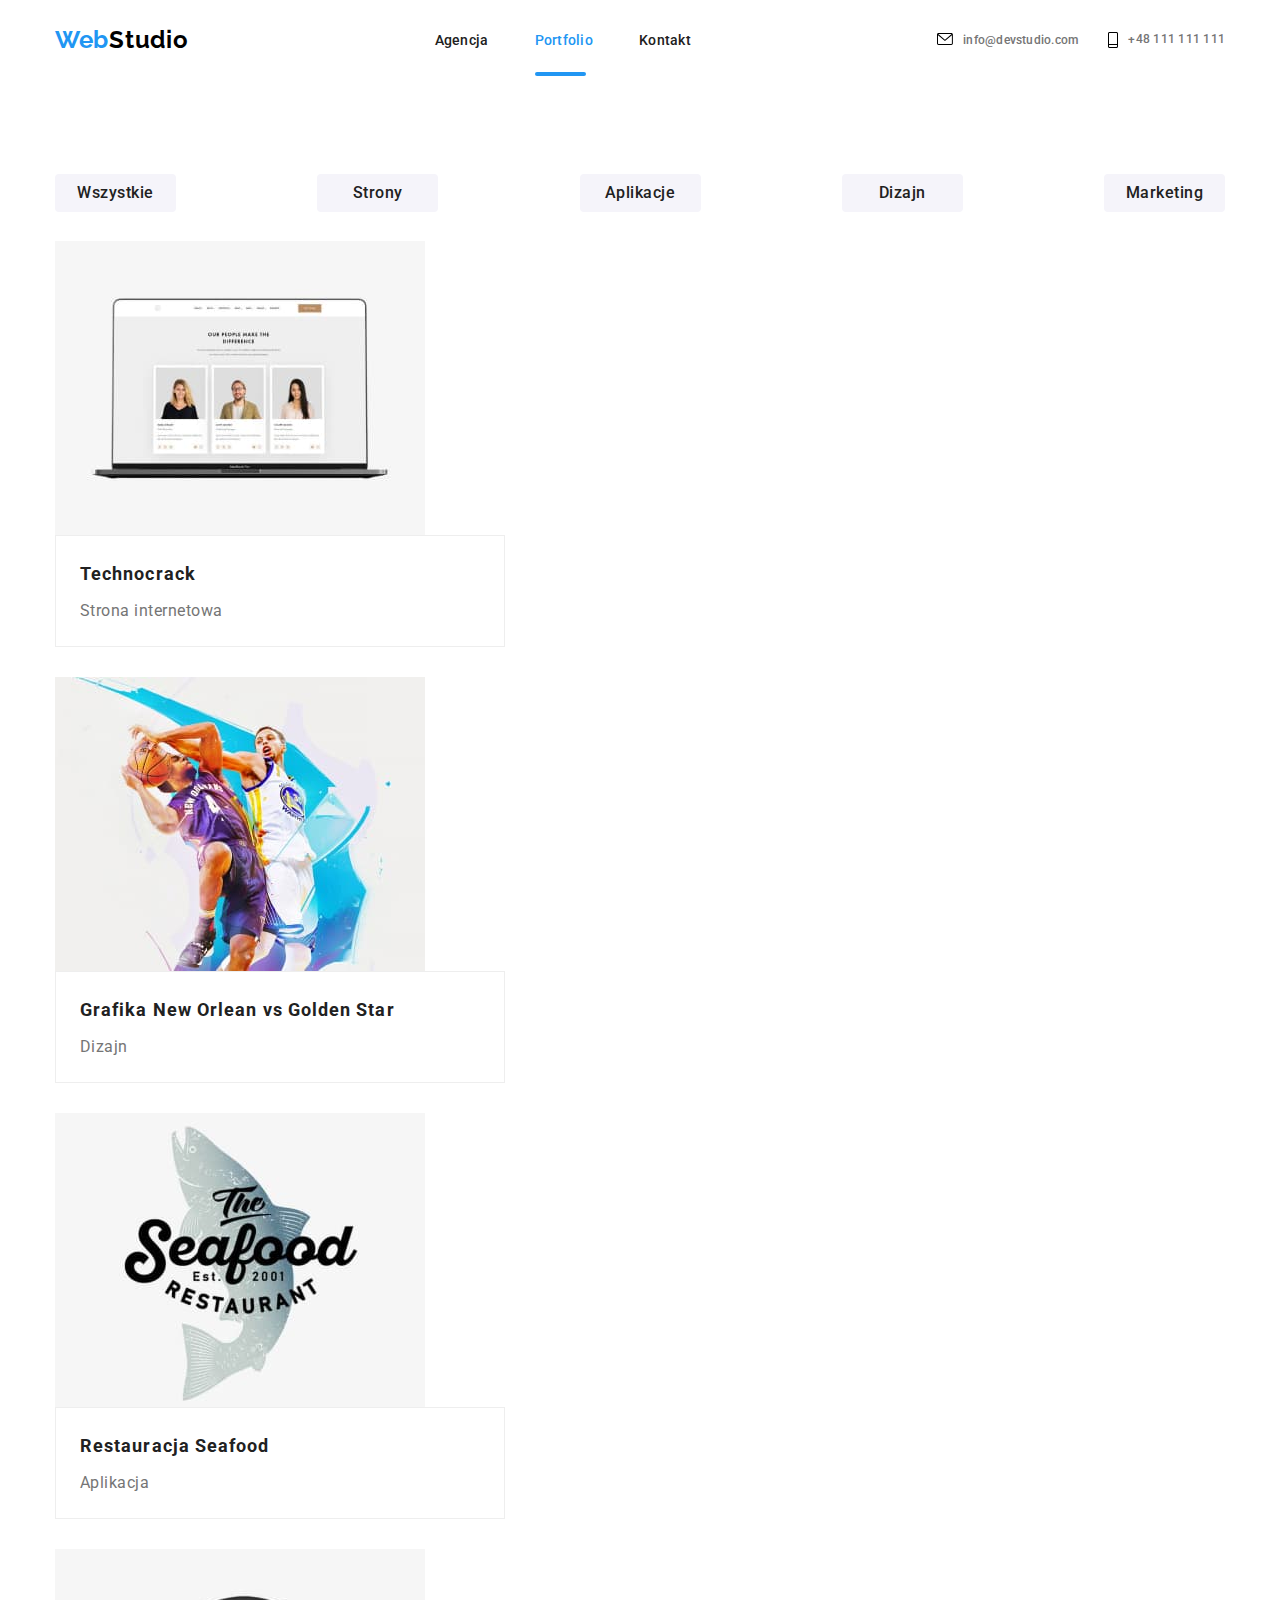
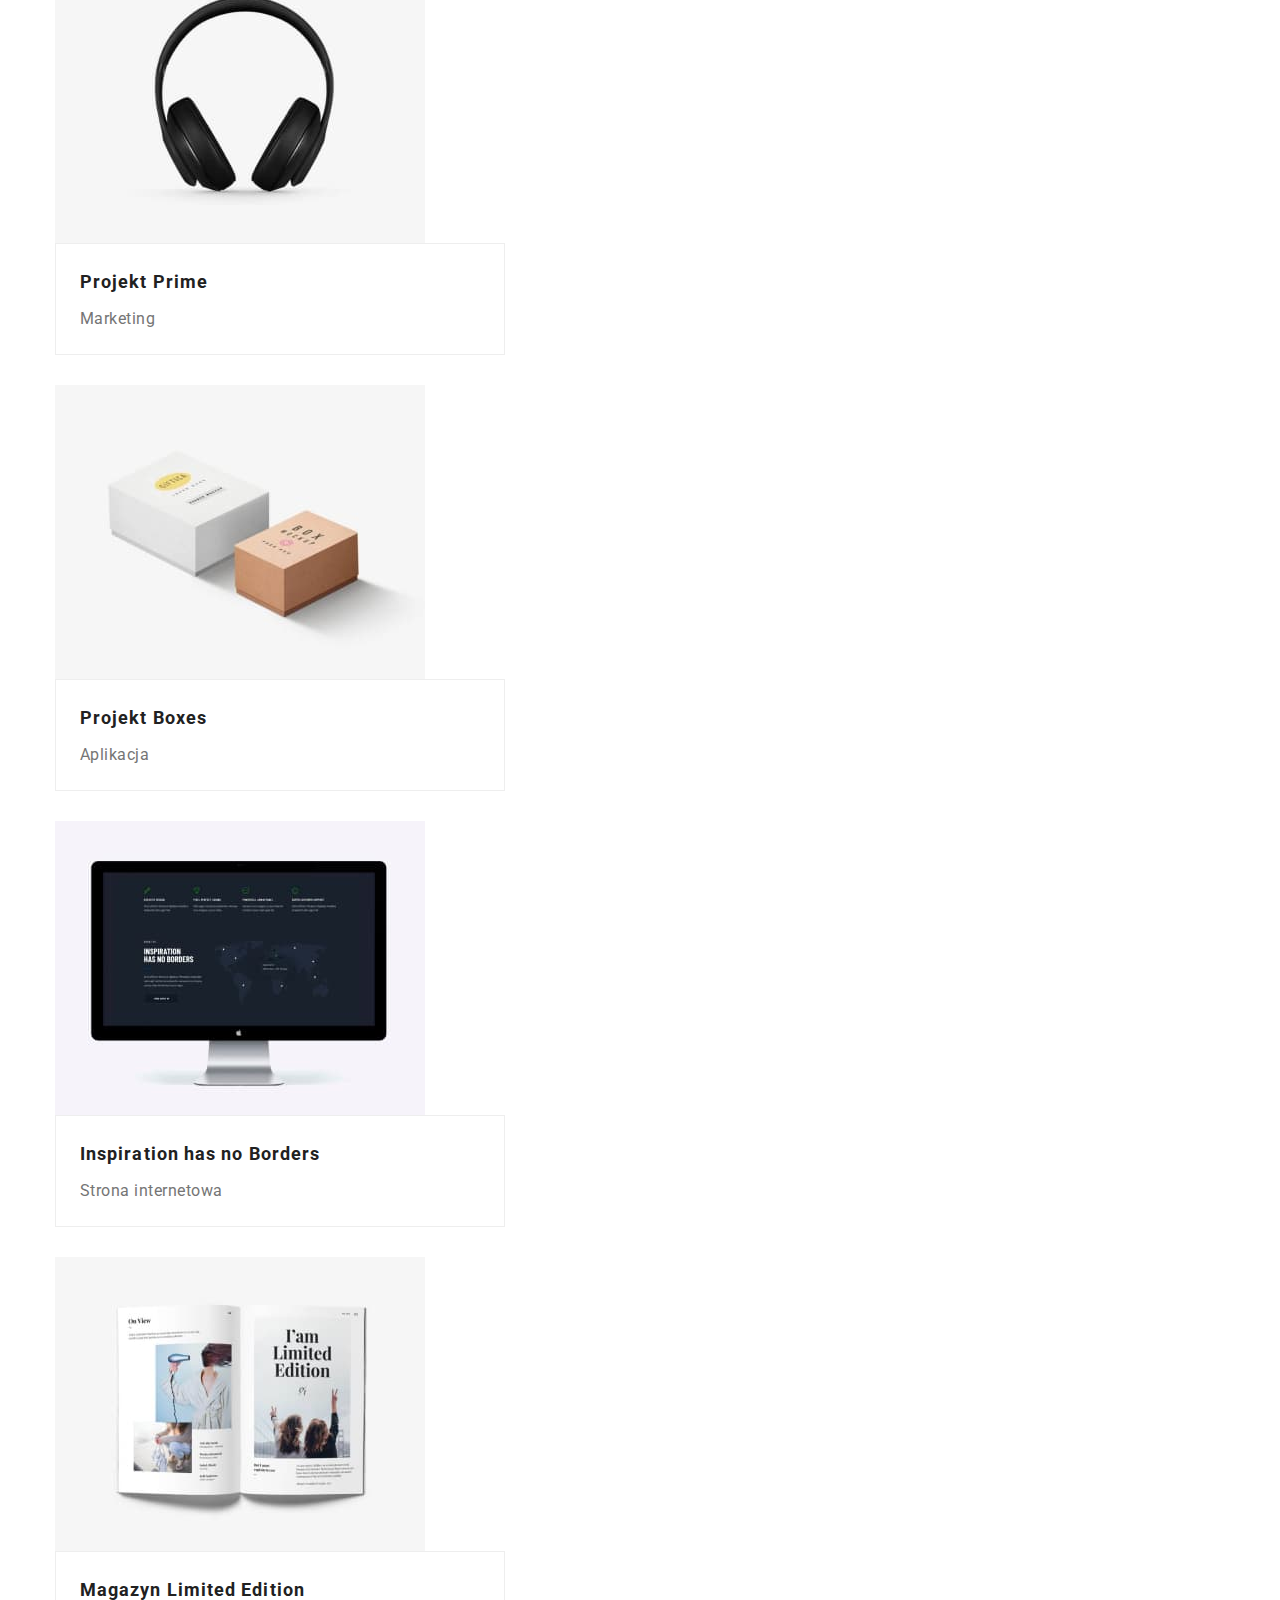
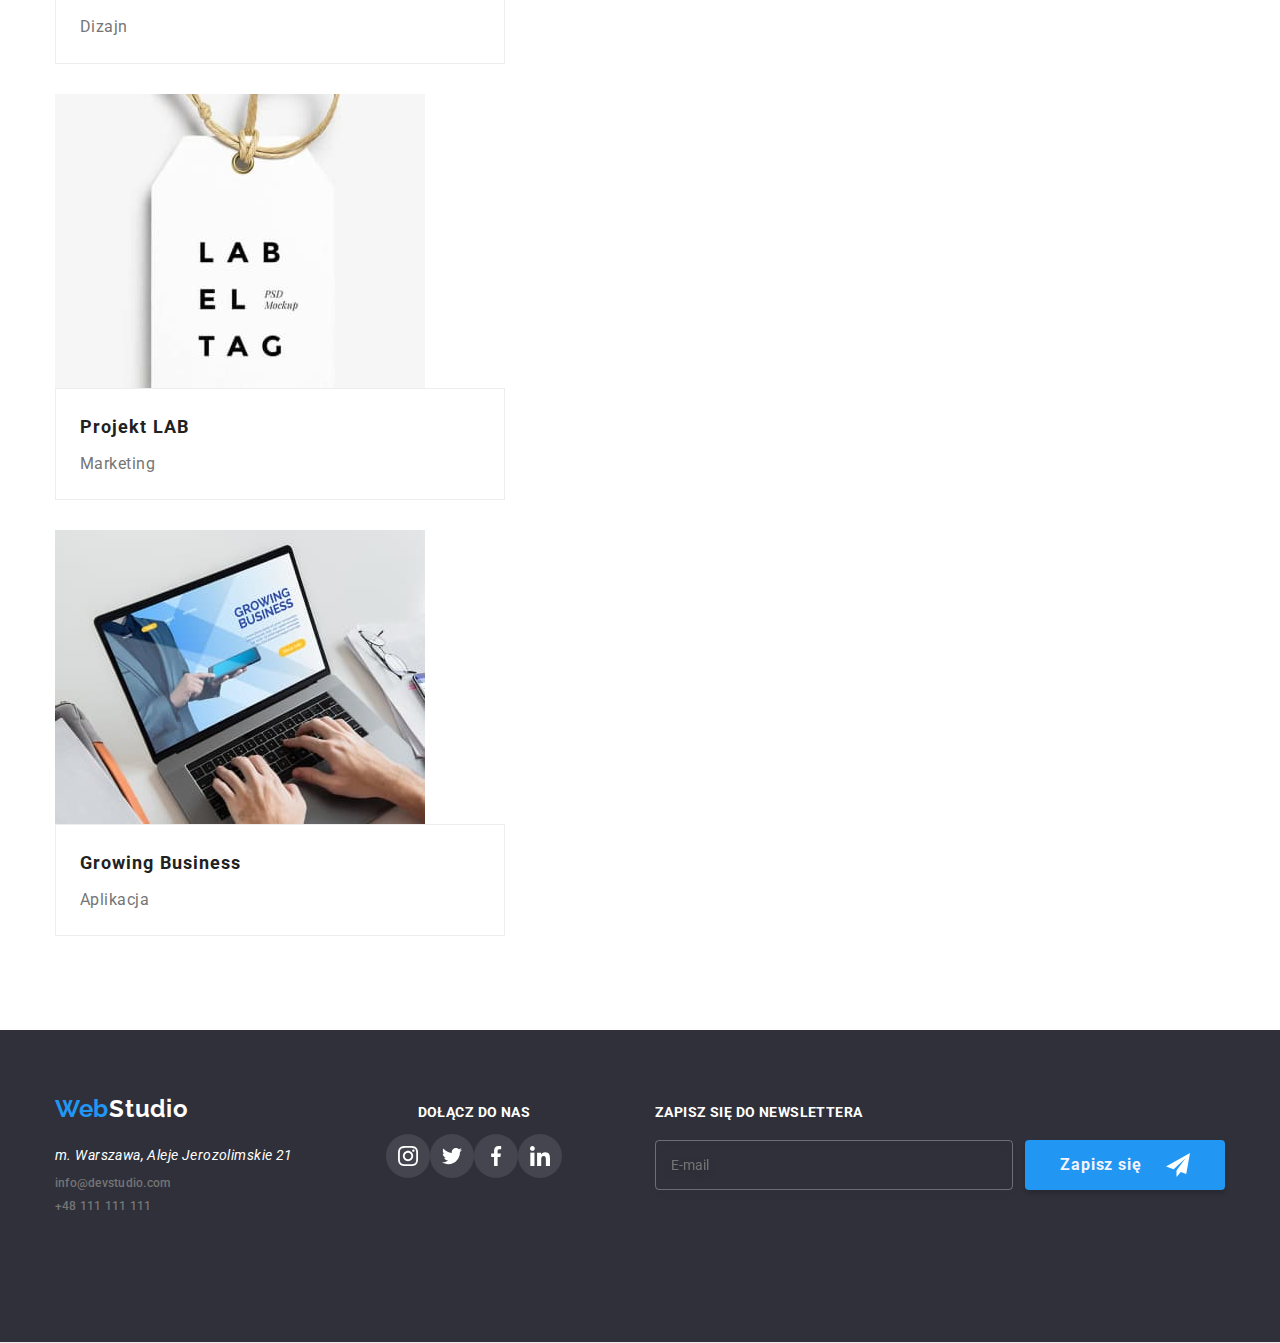
==== commit 5c4485a1: "portfolio-filters tablet" ====
--- a/portfolio.html
+++ b/portfolio.html
@@ -51,9 +51,9 @@
                 </svg>
             </button>
         </header>
-    <main class="container">
+    <main class="section">
     <!-- PROJECTS -->
-        <section class="project section">
+        <section class="project container">
             <ul class="filters project__filters">
                 <li class="filters__item filters__item--position"><button class="button filters__button button--small" type="button">Wszystkie</button></li>
                 <li class="filters__item filters__item--position"><button class="button filters__button button--small" type="button">Strony</button></li>
@@ -168,7 +168,7 @@
                         </figcaption>
                     </figure>
                 </li>
-                <li class="project-list__item project-list__item--last-row">
+                <li class="project-list__item project-list__item--last-row project-list__item--end">
                     <figure class="project-card project-list__project-card box">
                         <img src="images/project9.jpg" alt="someone writing on notebook" width="370" height="294">
                         <p class="project-card__overlay">Technocrack jest popularną platformą wykorzystywaną do rozpowszechniania
@@ -248,12 +248,10 @@
 </section>
     </footer>
     <div class="menu-container js-menu-container is-open mobile-menu" id="mobile-menu">
-        <!-- ma klase js-menu-container ! i w środku button do zamykania -->
         <button type="button" class="menu-toggle js-close-menu mobile-menu__close-btn" type="button">
-            X
-            <!--            <svg class="mobile-menu__close-icon" width="24" height="24">
-                    <use href="./images/icons#mobile-menu-close"></use>
-                </svg> -->
+            <svg width="24" height="24">
+                <use href="./images/icons.svg#icon-close-black"></use>
+            </svg>
         </button>
         <ul class="mobile-list mobile-menu__mobile-list">
             <li class="mobile-list__item mobile-list__item--position"><a class="mobile-list__link"
--- a/sass/main.css
+++ b/sass/main.css
@@ -127,25 +127,19 @@
   transform: translateX(0%);
 }
 .mobile-menu__close-btn {
+  cursor: pointer;
+  width: 40px;
+  height: 40px;
+  display: flex;
+  align-items: center;
+  background-color: transparent;
   position: absolute;
   top: 21px;
   right: 25px;
-  display: flex;
-  align-items: center;
-  justify-content: center;
-  max-width: 40px;
-  height: 40px;
-  cursor: pointer;
   border: none;
-  z-index: 3;
-}
-.mobile-menu__close-icon {
-  position: relative;
-  width: 24px;
-  height: 24px;
-  overflow: visible;
-  display: block;
-  z-index: 4;
+}
+.mobile-menu__close-btn:hover svg, .mobile-menu__close-btn:focus svg {
+  fill: #2196F3;
 }
 .mobile-menu__mobile-list {
   padding-top: 48px;
@@ -1242,53 +1236,47 @@
 }
 
  */
+.project__filters {
+  padding: 0;
+  margin: 0;
+  padding-bottom: 40px;
+}
+
 .filters {
   display: flex;
   flex-direction: row;
   flex-wrap: wrap;
-  justify-content: center;
+  justify-content: left;
   list-style-type: none;
 }
 .filters__item--position {
   margin-right: 8px;
   margin-left: 0;
   margin-top: 0;
-  margin-bottom: 34px;
+  margin-bottom: 15px;
 }
 .filters__item--last {
-  margin: 0;
-  margin-bottom: 34px;
-}
-
-.project__filters {
-  padding: 0;
-  margin: 0;
+  margin-right: 0;
 }
 
 .project-list {
-  display: flex;
-  flex-wrap: wrap;
-  justify-content: space-between;
-  margin: 0;
   list-style-type: none;
   padding: 0;
+  margin-bottom: 0;
+  margin-top: 0;
 }
 .project-list__item {
-  margin-left: 0;
-  margin-top: 0px;
-}
-.project-list__item--first-row {
-  margin-bottom: 30px;
-}
-.project-list__item--last-row {
-  margin-top: 30px;
+  padding-bottom: 30px;
+}
+.project-list__item--end {
+  padding-bottom: 0;
 }
 
 .project-card {
   display: flex;
   flex-direction: column;
   flex-basis: 404px;
-  max-width: 370px;
+  max-width: 450px;
   transition: box-shadow 250ms cubic-bezier(0.4, 0, 0.2, 1);
 }
 .project-card:hover, .project-card:focus {
@@ -1315,7 +1303,7 @@
   line-height: 1.56;
   letter-spacing: 0.03em;
   color: #FFFFFF;
-  padding: 49px 45px 49px 24px;
+  padding: 77px 24px;
 }
 
 .project-description {
@@ -1357,6 +1345,151 @@
   transform: translateY(0%);
 }
 
+@media screen and (min-width: 768px) {
+  .project__filters {
+    padding-bottom: 14px;
+  }
+
+  .filters {
+    flex-wrap: nowrap;
+    justify-content: space-between;
+    flex-basis: 645px;
+  }
+}
+/* .filters {
+    display: flex;
+    flex-direction: row;
+    flex-wrap: wrap;
+    justify-content: center;
+    list-style-type: none;
+
+    &__item--position{
+        margin-right: 8px;
+        margin-left: 0;
+        margin-top: 0;
+        margin-bottom: 34px;
+    }
+
+    &__item--last{
+        margin: 0;
+        margin-bottom: 34px;
+    }
+}
+
+.project__filters {
+    padding: 0;
+    margin: 0;
+}
+
+
+
+.project-list {
+    display: flex;
+    flex-wrap: wrap;
+    justify-content: space-between;
+    margin: 0;
+    list-style-type: none;
+    padding: 0;
+
+    &__item{
+        margin-left: 0;
+        margin-top: 0px;
+
+        &--first-row{
+            margin-bottom: 30px;
+        }
+
+        &--last-row{
+            margin-top: 30px;
+        }
+    }
+}
+
+
+.project-card {
+    display: flex;
+    flex-direction: column;
+    flex-basis: 404px;
+    max-width: 370px;
+    transition: box-shadow 250ms cubic-bezier(0.4, 0, 0.2, 1);
+
+    &:hover,
+    &:focus{
+    box-shadow: 0px 1px 1px rgba(0, 0, 0, 0.12), 0px 4px 4px rgba(0, 0, 0, 0.06), 1px 4px 6px rgba(0, 0, 0, 0.16);
+    }
+
+    &__project-description{
+        padding: 20px 24px;
+        z-index: 2;   
+    }
+
+    &__overlay{
+        font-family: 'Roboto';
+        font-style: normal;
+        position: absolute;
+        top: 0;
+        left: 0;
+        width: 100%;
+        height: 294px;
+        background-color: rgba(33, 150, 243, 0.9);
+        transform: translateY(100%);
+        transition: transform 250ms cubic-bezier(0.4, 0, 0.2, 1);
+        margin: 0;
+        font-weight: 400;
+        font-size: 18px;
+        line-height: 1.56;
+        letter-spacing: 0.03em;
+        color: $lightTextColor;
+        padding: 49px 45px 49px 24px;
+    }
+}
+
+
+
+.project-description {
+    border: 1px solid #EEEEEE;
+    background-color: $lightTextColor;
+
+    &__name{
+        font-family: 'Roboto';
+        font-style: normal;
+        font-weight: 700;
+        font-size: 18px;
+        line-height: 36px;
+        letter-spacing: 0.06em;
+        color: $darkTextColor;
+        margin-top: 0;
+        margin-bottom: 4px;
+    }
+
+    &__text{
+        font-family: 'Roboto';
+        font-style: normal;
+        font-weight: 400;
+        font-size: 16px;
+        letter-spacing: 0.03em;
+        line-height: 1.88;
+        color: $descriptionColor;
+        margin: 0;
+    }
+}
+
+
+
+.box {
+    position: relative;
+    top: 0;
+    left: 0;
+    width: 100%;
+    height: 100%;
+    overflow: hidden;
+    z-index: 1;
+
+    &:hover .project-card__overlay{
+        transform: translateY(0%);
+    }
+}
+ */
 .modal {
   position: -webkit-sticky;
   position: sticky;
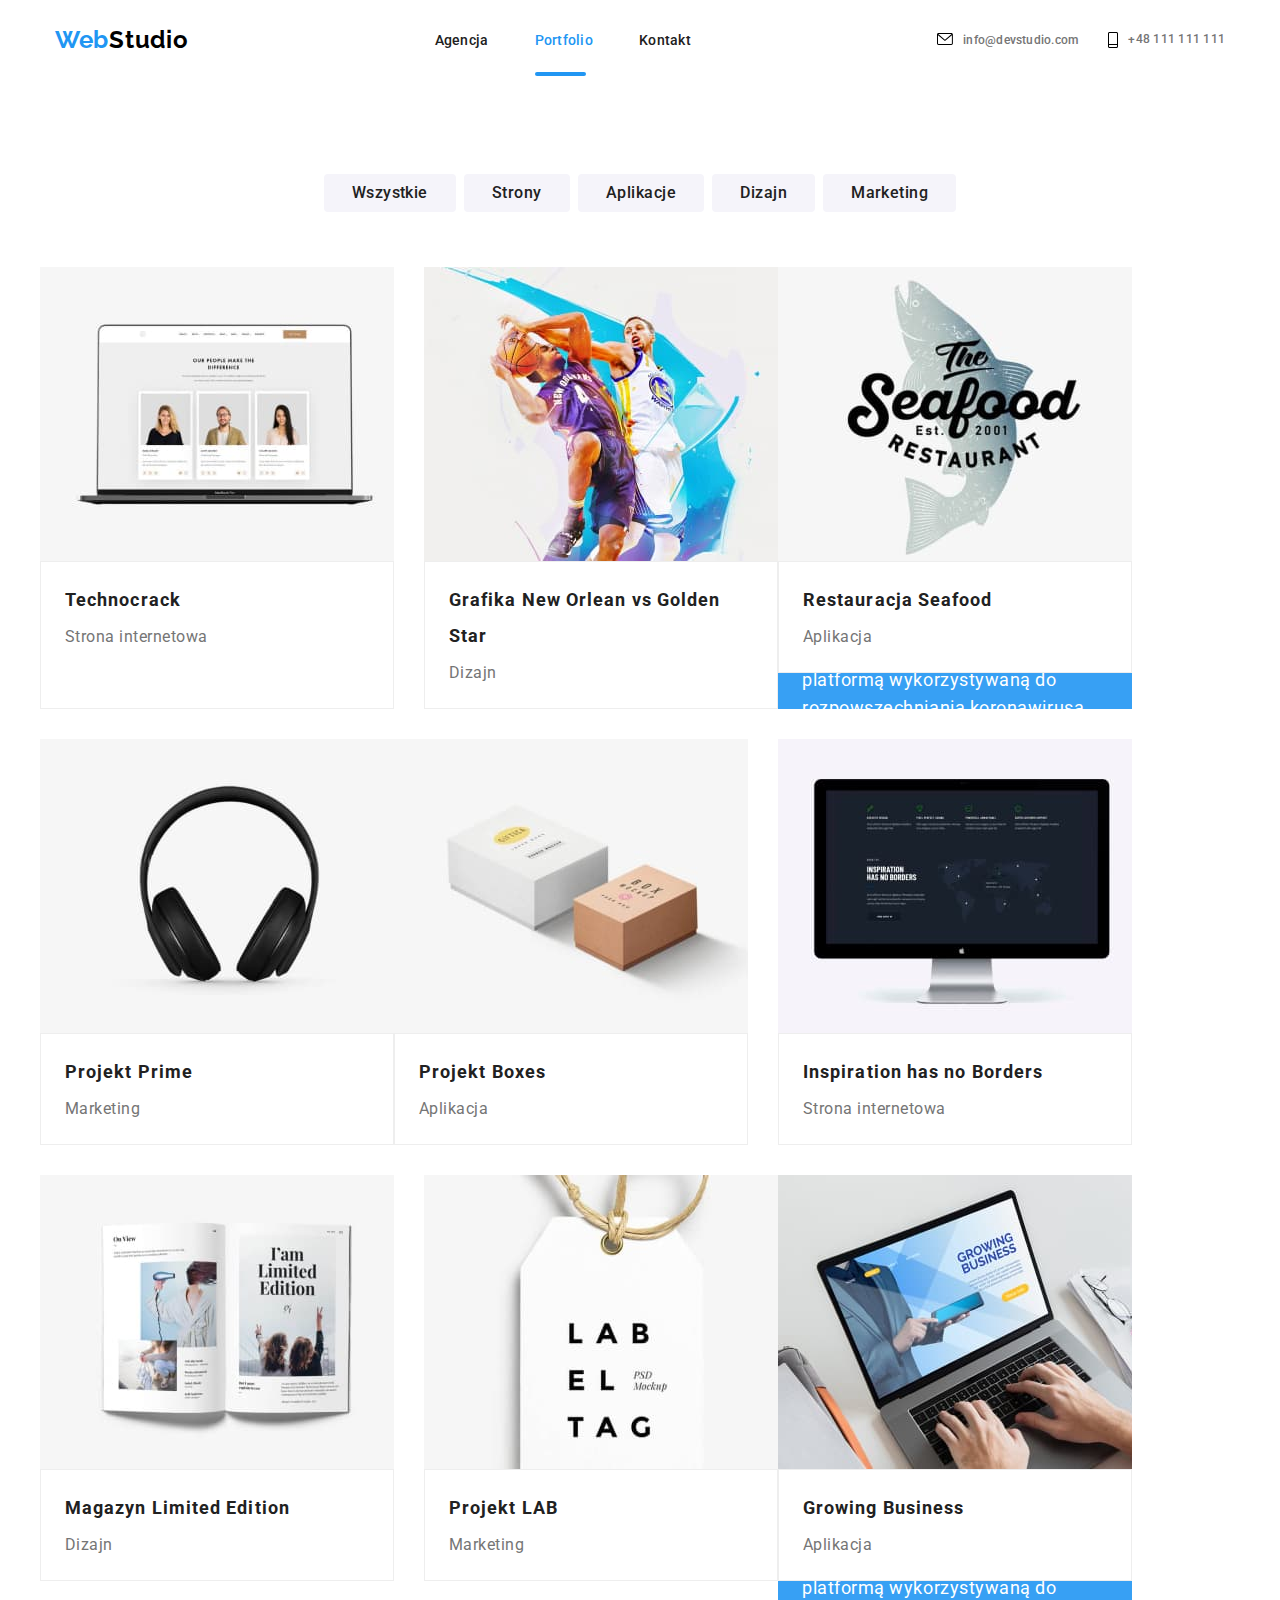
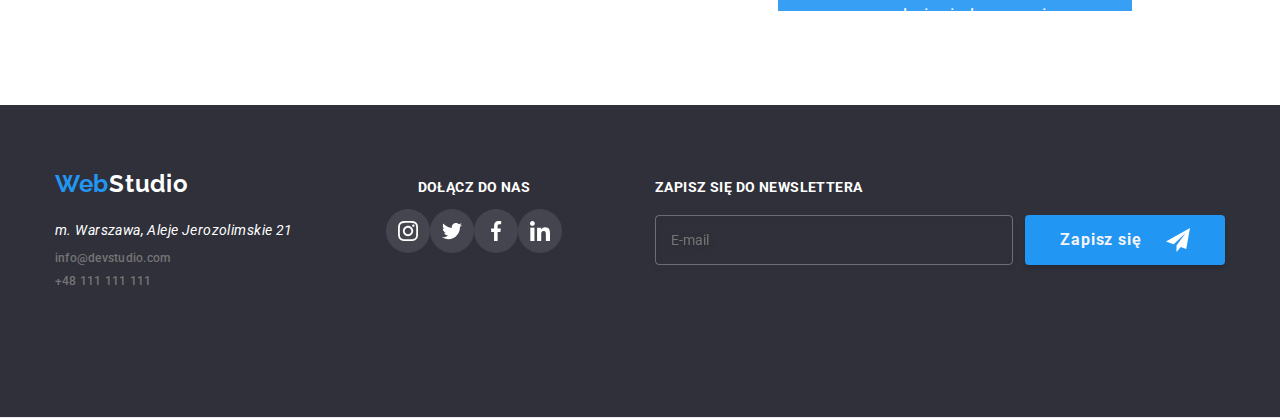
==== commit 4d78e76c: "portfolio-tablet" ====
--- a/portfolio.html
+++ b/portfolio.html
@@ -53,24 +53,24 @@
         </header>
     <main class="section">
     <!-- PROJECTS -->
-        <section class="project container">
-            <ul class="filters project__filters">
+        <section class="project">
+            <ul class="filters project__filters container">
                 <li class="filters__item filters__item--position"><button class="button filters__button button--small" type="button">Wszystkie</button></li>
                 <li class="filters__item filters__item--position"><button class="button filters__button button--small" type="button">Strony</button></li>
                 <li class="filters__item filters__item--position"><button class="button filters__button button--small" type="button">Aplikacje</button></li>
                 <li class="filters__item filters__item--position"><button class="button filters__button button--small" type="button">Dizajn</button></li>
                 <li class="filters__item filters__item--last"><button class="button filters__button button--small" type="button">Marketing</button></li>
             </ul>
-            <ul class="project-list">
-                <li class="project-list__item project-list__item--first-row">
-                    <figure class="project-card project-list__project-card project-list__project-card box">
+            <ul class="project-list container">
+                <li class="project-list__item project-list__item--first-row project-list__item--first-column">
+                    <figure class="project-card project-list__project-card box">
                         <img src="images/project1.jpg" alt="notebook with 3 pictures of people on screen" width="370"
                             height="294">
                         <p class="project-card__overlay">Technocrack jest popularną platformą wykorzystywaną do rozpowszechniania
                             koronawirusa. Firmy wykorzystują tę
                             platformę
                             do celów szpiegowskich i ataków na niezabezpieczone serwery konkurencji</p>
-                        <figcaption class="project-description project-card__project-description project-card__project-description project-card__project-description">
+                        <figcaption class="project-description project-card__project-description project-description--first">
                             <p class="project-description__name">Technocrack</p>
                             <p class="project-description__text">Strona internetowa</p>
                         </figcaption>
@@ -89,7 +89,7 @@
                         </figcaption>
                     </figure>
                 </li>
-                <li class="project-list__item project-list__item--first-row">
+                <li class="project-list__item project-list__item--first-row project-list__item--first-column">
                     <figure class="project-card project-list__project-card box">
                         <img src="images/project3.jpg" alt="logo with fish on the background" width="370" height="294">
                         <p class="project-card__overlay">Technocrack jest popularną platformą wykorzystywaną do rozpowszechniania
@@ -115,7 +115,7 @@
                         </figcaption>
                     </figure>
                 </li>
-                <li class="project-list__item">
+                <li class="project-list__item project-list__item--first-column">
                     <figure class="project-card project-list__project-card box">
                         <img src="images/project5.jpg" alt="two boxes" width="370" height="294">
                         <p class="project-card__overlay">Technocrack jest popularną platformą wykorzystywaną do rozpowszechniania
@@ -142,7 +142,7 @@
                         </figcaption>
                     </figure>
                 </li>
-                <li class="project-list__item project-list__item--last-row">
+                <li class="project-list__item project-list__item--last-row project-list__item--first-column">
                     <figure class="project-card project-list__project-card box">
                         <img src="images/project7.jpg" alt="open magazine" width="370" height="294">
                         <p class="project-card__overlay">Technocrack jest popularną platformą wykorzystywaną do rozpowszechniania
@@ -168,7 +168,7 @@
                         </figcaption>
                     </figure>
                 </li>
-                <li class="project-list__item project-list__item--last-row project-list__item--end">
+                <li class="project-list__item project-list__item--last-row project-list__item--end project-list__item--first-column">
                     <figure class="project-card project-list__project-card box">
                         <img src="images/project9.jpg" alt="someone writing on notebook" width="370" height="294">
                         <p class="project-card__overlay">Technocrack jest popularną platformą wykorzystywaną do rozpowszechniania
--- a/sass/main.css
+++ b/sass/main.css
@@ -98,10 +98,14 @@
   color: #212121;
   line-height: 1.62;
   letter-spacing: 0.03em;
-  width: 121px;
+  width: -webkit-fit-content;
+  width: -moz-fit-content;
+  width: fit-content;
   height: 38px;
   transition: color 250ms cubic-bezier(0.4, 0, 0.2, 1), background-color 250ms cubic-bezier(0.4, 0, 0.2, 1), box-shadow 250ms cubic-bezier(0.4, 0, 0.2, 1);
   box-shadow: none;
+  padding-left: 28px;
+  padding-right: 28px;
 }
 .button--small:hover, .button--small:focus {
   background-color: #2196F3;
@@ -1238,7 +1242,7 @@
  */
 .project__filters {
   padding: 0;
-  margin: 0;
+  margin: 0 auto;
   padding-bottom: 40px;
 }
 
@@ -1262,8 +1266,7 @@
 .project-list {
   list-style-type: none;
   padding: 0;
-  margin-bottom: 0;
-  margin-top: 0;
+  margin: 0 auto;
 }
 .project-list__item {
   padding-bottom: 30px;
@@ -1346,16 +1349,71 @@
 }
 
 @media screen and (min-width: 768px) {
-  .project__filters {
-    padding-bottom: 14px;
-  }
-
   .filters {
-    flex-wrap: nowrap;
-    justify-content: space-between;
-    flex-basis: 645px;
-  }
-}
+    justify-content: center;
+  }
+
+  .project-list {
+    display: flex;
+    flex-wrap: wrap;
+  }
+  .project-list__item {
+    margin-bottom: 0px;
+  }
+  .project-list__item--first-column {
+    padding-right: 30px;
+  }
+
+  .project-card {
+    max-width: 354px;
+    flex-basis: 440px;
+  }
+
+  .project-description--first {
+    padding-bottom: 56px;
+  }
+}
+/* .project__filters{
+        padding-bottom:14px;
+        margin:0 auto;
+        max-width:645px;
+
+    }
+
+    .filters{
+        flex-wrap:nowrap;
+        flex-basis:645px;
+    }
+
+    .project-list {
+        display: flex;
+        flex-wrap: wrap;
+        justify-content: left;
+
+
+            &__item {
+                flex-basis:calc(100%/2 - 30px);
+                margin-left:0;
+                margin-top:30px;
+
+                &--first-column{
+                    margin-right:30px;
+                }
+            }
+        }
+
+    .project-card {
+        max-width: 354px;
+        margin:0;
+
+
+
+        &__overlay {
+            padding: 49px 45px 49px 24px;
+        }
+    }
+
+} */
 /* .filters {
     display: flex;
     flex-direction: row;
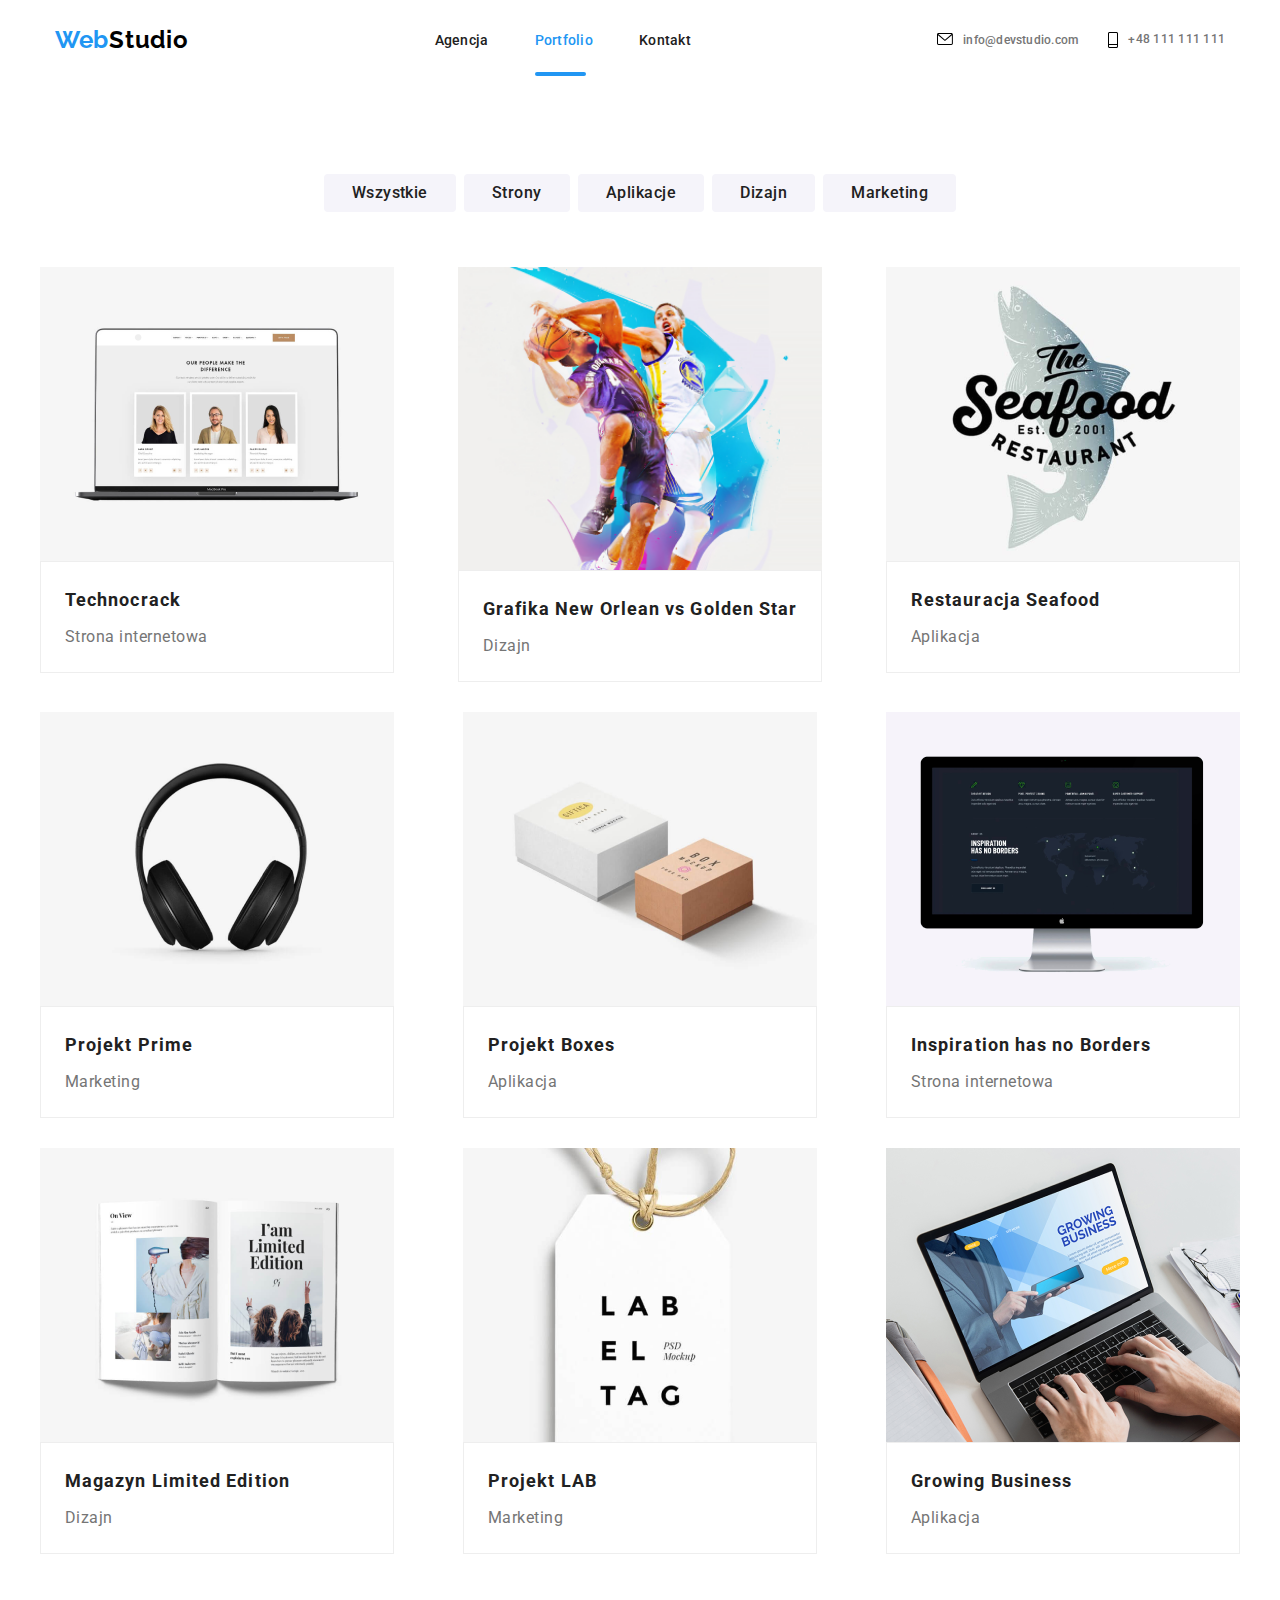
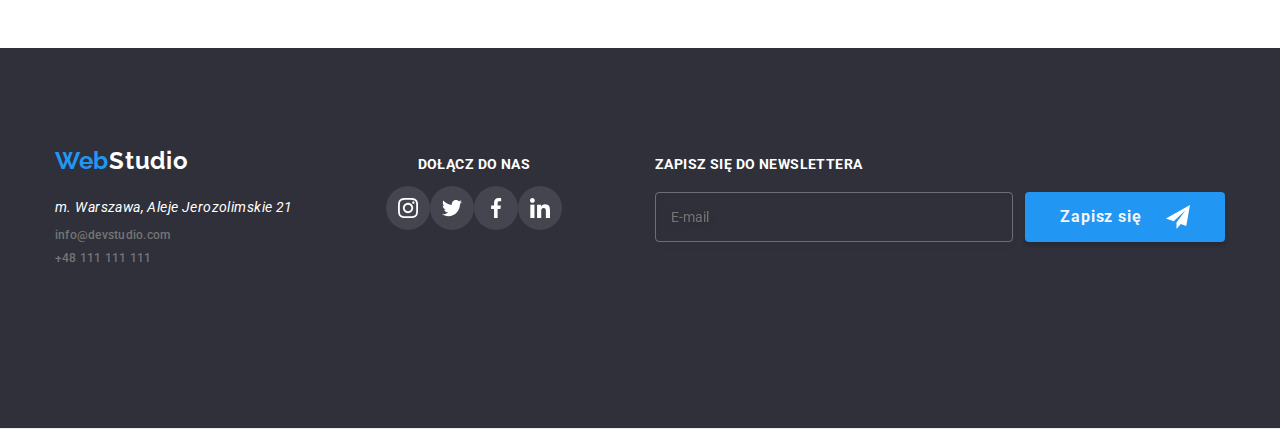
==== commit 32c68f03: "finished" ====
--- a/portfolio.html
+++ b/portfolio.html
@@ -64,8 +64,12 @@
             <ul class="project-list container">
                 <li class="project-list__item project-list__item--first-row project-list__item--first-column">
                     <figure class="project-card project-list__project-card box">
-                        <img src="images/project1.jpg" alt="notebook with 3 pictures of people on screen" width="370"
-                            height="294">
+                        <img src="images/mobile/project1-mobile.png" alt="notebook with 3 pictures of people on screen" 
+                        srcset="images/mobile/project1-mobile@2x.png 2x,
+                        images/tablet/project1-tablet.png 1x,
+                        images/tablet/project1-tablet@2x.png 2x,
+                        images/desktop/project1-desktop.jpg 1x,
+                        images/desktop/project1-desktop@2x.png 2x">
                         <p class="project-card__overlay">Technocrack jest popularną platformą wykorzystywaną do rozpowszechniania
                             koronawirusa. Firmy wykorzystują tę
                             platformę
@@ -78,7 +82,12 @@
                 </li>
                 <li class="project-list__item project-list__item--first-row">
                     <figure class="project-card project-list__project-card box">
-                        <img src="images/project2.jpg" alt="Two men playing basketball" width="370" height="294">
+                        <img src="images/mobile/project2-mobile.png" alt="Two men playing basketball" 
+                        srcset="images/mobile/project2-mobile@2x.png 2x,
+                        images/tablet/project2-tablet.png 1x,
+                        images/tablet/project2-tablet@2x.png 2x,
+                        images/desktop/project2-desktop.jpg 1x,
+                        images/desktop/project2-desktop@2x.png 2x">
                         <p class="project-card__overlay">Technocrack jest popularną platformą wykorzystywaną do rozpowszechniania
                             koronawirusa. Firmy wykorzystują tę
                             platformę
@@ -91,7 +100,12 @@
                 </li>
                 <li class="project-list__item project-list__item--first-row project-list__item--first-column">
                     <figure class="project-card project-list__project-card box">
-                        <img src="images/project3.jpg" alt="logo with fish on the background" width="370" height="294">
+                        <img src="images/mobile/project3-mobile.png" alt="logo with fish on the background"
+                        srcset="images/mobile/project3-mobile@2x.png 2x,
+                        images/tablet/project3-tablet.png 1x,
+                        images/tablet/project3-tablet@2x.png 2x,
+                        images/desktop/project3-desktop.jpg 1x,
+                        images/desktop/project3-desktop@2x.png 2x">
                         <p class="project-card__overlay">Technocrack jest popularną platformą wykorzystywaną do rozpowszechniania
                             koronawirusa. Firmy wykorzystują tę
                             platformę
@@ -104,7 +118,12 @@
                 </li>
                 <li class="project-list__item project-list__item--middle-row">
                     <figure class="project-card project-list__project-card box">
-                        <img src="images/project4.jpg" alt="headphones" width="370" height="294">
+                        <img src="images/mobile/project4-mobile.png" alt="headphones"
+                        srcset="images/mobile/project4-mobile@2x.png 2x,
+                        images/tablet/project4-tablet.png 1x,
+                        images/tablet/project4-tablet@2x.png 2x,
+                        images/desktop/project4-desktop.jpg 1x,
+                        images/desktop/project4-desktop@2x.png 2x">
                         <p class="project-card__overlay">Technocrack jest popularną platformą wykorzystywaną do rozpowszechniania
                             koronawirusa. Firmy wykorzystują tę
                             platformę
@@ -117,7 +136,12 @@
                 </li>
                 <li class="project-list__item project-list__item--first-column">
                     <figure class="project-card project-list__project-card box">
-                        <img src="images/project5.jpg" alt="two boxes" width="370" height="294">
+                        <img src="images/mobile/project5-mobile.png" alt="two boxes"
+                        srcset="images/mobile/project5-mobile@2x.png 2x,
+                        images/tablet/project5-tablet.png 1x,
+                        images/tablet/project5-tablet@2x.png 2x,
+                        images/desktop/project5-desktop.jpg 1x,
+                        images/desktop/project5-desktop@2x.png 2x">
                         <p class="project-card__overlay">Technocrack jest popularną platformą wykorzystywaną do rozpowszechniania
                             koronawirusa. Firmy wykorzystują tę
                             platformę
@@ -130,8 +154,11 @@
                 </li>
                 <li class="project-list__item">
                     <figure class="project-card project-list__project-card box">
-                        <img src="images/project6.jpg" alt="monitor with black screen and some white text" width="370"
-                            height="294">
+                        <img src="images/mobile/project6-mobile.png" alt="monitor with black screen and some white text" srcset="images/mobile/project1-mobile@2x.png 2x,
+                        images/tablet/project6-tablet.png 1x,
+                        images/tablet/project6-tablet@2x.png 2x,
+                        images/desktop/project6-desktop.jpg 1x,
+                        images/desktop/project6-desktop@2x.png 2x">
                         <p class="project-card__overlay">Technocrack jest popularną platformą wykorzystywaną do rozpowszechniania
                             koronawirusa. Firmy wykorzystują tę
                             platformę
@@ -144,7 +171,12 @@
                 </li>
                 <li class="project-list__item project-list__item--last-row project-list__item--first-column">
                     <figure class="project-card project-list__project-card box">
-                        <img src="images/project7.jpg" alt="open magazine" width="370" height="294">
+                        <img src="images/mobile/project7-mobile.png" alt="open magazine"
+                        srcset="images/mobile/project1-mobile@2x.png 2x,
+                        images/tablet/project7-tablet.png 1x,
+                        images/tablet/project7-tablet@2x.png 2x,
+                        images/desktop/project7-desktop.jpg 1x,
+                        images/desktop/project7-desktop@2x.png 2x">
                         <p class="project-card__overlay">Technocrack jest popularną platformą wykorzystywaną do rozpowszechniania
                             koronawirusa. Firmy wykorzystują tę
                             platformę
@@ -157,7 +189,12 @@
                 </li>
                 <li class="project-list__item project-list__item--last-row">
                     <figure class="project-card project-list__project-card box">
-                        <img src="images/project8.jpg" alt="white label tag with black text" width="370" height="294">
+                        <img src="images/mobile/project8-mobile.png" alt="white label tag with black text"
+                        srcset="images/mobile/project1-mobile@2x.png 2x,
+                        images/tablet/project8-tablet.png 1x,
+                        images/tablet/project8-tablet@2x.png 2x,
+                        images/desktop/project8-desktop.jpg 1x,
+                        images/desktop/project8-desktop@2x.png 2x">
                         <p class="project-card__overlay">Technocrack jest popularną platformą wykorzystywaną do rozpowszechniania
                             koronawirusa. Firmy wykorzystują tę
                             platformę
@@ -170,7 +207,12 @@
                 </li>
                 <li class="project-list__item project-list__item--last-row project-list__item--end project-list__item--first-column">
                     <figure class="project-card project-list__project-card box">
-                        <img src="images/project9.jpg" alt="someone writing on notebook" width="370" height="294">
+                        <img src="images/mobile/project9-mobile.png" alt="someone writing on notebook"
+                        srcset="images/mobile/project9-mobile@2x.png 2x,
+                        images/tablet/project9-tablet.png 1x,
+                        images/tablet/project9-tablet@2x.png 2x,
+                        images/desktop/project9-desktop.jpg 1x,
+                        images/desktop/project9-desktop@2x.png 2x">
                         <p class="project-card__overlay">Technocrack jest popularną platformą wykorzystywaną do rozpowszechniania
                             koronawirusa. Firmy wykorzystują tę
                             platformę
@@ -185,8 +227,8 @@
         </section>
     </main>
     <!-- FOOTER -->
-    <footer class="footer">
-<section class="footer-content section">
+    <footer class="footer section">
+<section class="footer-content container">
     <section class="address">
         <a class="logo address__logo" href="index.html"><span class="logo__accent">Web</span>Studio</a>
         <ul class="address-list address__address-list">
@@ -247,6 +289,7 @@
     </form>
 </section>
     </footer>
+<!-- MOBILE-MENU -->
     <div class="menu-container js-menu-container is-open mobile-menu" id="mobile-menu">
         <button type="button" class="menu-toggle js-close-menu mobile-menu__close-btn" type="button">
             <svg width="24" height="24">
--- a/sass/main.css
+++ b/sass/main.css
@@ -1,6 +1,7 @@
 .body {
   position: relative;
   min-width: 320px;
+  max-width: 100vw;
 }
 
 .container {
@@ -14,6 +15,7 @@
   padding-top: 60px;
   padding-bottom: 60px;
   margin: 0;
+  min-width: 100vw;
 }
 .section__title {
   margin: 0;
@@ -26,6 +28,7 @@
   font-family: "Roboto";
   font-style: normal;
   color: #212121;
+  max-width: 100vw;
 }
 
 .portfolio-body {
@@ -37,6 +40,14 @@
   padding: 0;
 }
 
+img {
+  display: block;
+  max-width: 100%;
+  height: auto;
+  padding: 0;
+  margin: 0;
+}
+
 @media screen and (min-width: 768px) {
   .container {
     max-width: 738px;
@@ -46,7 +57,6 @@
   .container {
     max-width: 1200px;
   }
-
   .section {
     padding-top: 94px;
     padding-bottom: 94px;
@@ -120,15 +130,15 @@
   position: fixed;
   top: 0;
   left: 0;
-  width: 100vw;
+  min-width: 100%;
   height: 100vh;
   background-color: #FFFFFF;
   z-index: 2;
+  transform: translateX(0%);
+  transition: 250ms cubic-bezier(0.4, 0, 0.2, 1);
+}
+.mobile-menu.is-open {
   transform: translateX(100%);
-  transition: 250ms cubic-bezier(0.4, 0, 0.2, 1);
-}
-.mobile-menu.is-open {
-  transform: translateX(0%);
 }
 .mobile-menu__close-btn {
   cursor: pointer;
@@ -245,7 +255,14 @@
 
 @media screen and (min-width: 768px) {
   .mobile-menu {
-    display: none;
+    overflow: hidden;
+    position: fixed;
+    clip: rect(1px 1px 1px 1px);
+    clip: rect(1px, 1px, 1px, 1px);
+    padding: 0;
+    border: 0;
+    height: 1px;
+    width: 1px;
   }
 }
 .menu-section {
@@ -277,7 +294,6 @@
   .btn-mobile-menu {
     display: none;
   }
-
   .page-header__nav {
     display: flex;
     padding-top: 32px;
@@ -288,7 +304,6 @@
     margin: 0;
     padding: 0;
   }
-
   .menu {
     display: flex;
     max-width: 282px;
@@ -314,7 +329,6 @@
   .menu__link:hover, .menu__link:focus {
     color: #2196F3;
   }
-
   .active {
     position: relative;
     top: 0px;
@@ -543,13 +557,11 @@
     padding-left: 0;
     margin: 0;
   }
-
   .contact {
     display: block;
     color: #757575;
     list-style: none;
   }
-
   .link {
     color: #757575;
     font-family: "Roboto";
@@ -559,7 +571,6 @@
     line-height: 14px;
     letter-spacing: 0.02em;
   }
-
   .contact__icon {
     max-width: 14px;
     transition: fill 250ms cubic-bezier(0.4, 0, 0.2, 1);
@@ -575,14 +586,12 @@
     align-items: center;
     justify-content: center;
   }
-
   .contact__item--start {
     padding-right: 30px;
   }
   .contact__item--end {
     padding-right: 0px;
   }
-
   .contact__icon {
     max-width: 16px;
   }
@@ -603,7 +612,7 @@
   flex-direction: column;
   align-items: center;
   justify-content: center;
-  background-image: linear-gradient(rgba(47, 48, 58, 0.4), rgba(47, 48, 58, 0.4)), url(../images/backphoto.jpg);
+  background-image: linear-gradient(rgba(47, 48, 58, 0.4), rgba(47, 48, 58, 0.4)), url(../images/banner-mobile.png);
   background-size: cover;
   background-repeat: no-repeat;
   background-position: center;
@@ -625,14 +634,28 @@
   margin-bottom: 40px;
 }
 
+@media screen and (max-width: 768px) and (min-device-pixel-ratio: 2), (-webkit-min-device-pixel-ratio: 2), (min-resolution: 192dpi), (min-resolution: 2dppx) {
+  .banner {
+    background-image: linear-gradient(rgba(47, 48, 58, 0.4), rgba(47, 48, 58, 0.4)), url(../images/banner-mobile@2x.png);
+  }
+}
 @media screen and (min-width: 768px) {
+  .banner {
+    background-image: linear-gradient(rgba(47, 48, 58, 0.4), rgba(47, 48, 58, 0.4)), url(../images/banner-tablet.png);
+  }
   .banner__title--position {
     padding: 0;
     margin-bottom: 30px;
   }
 }
+@media (max-width: 1200px) and (min-device-pixel-ratio: 2), (-webkit-min-device-pixel-ratio: 2), (min-resolution: 192dpi), (min-resolution: 2dppx) {
+  .banner {
+    background-image: url(..images/banner-tablet@2x.png);
+  }
+}
 @media screen and (min-width: 1200px) {
   .banner {
+    background-color: linear-gradient(rgba(47, 48, 58, 0.4), rgba(47, 48, 58, 0.4)), url(../images/banner-desktop.png);
     height: 600px;
   }
   .banner__title {
@@ -643,6 +666,11 @@
   .banner__title--position {
     padding-left: 0px;
     padding-right: 0px;
+  }
+}
+@media (min-device-pixel-ratio: 2), (-webkit-min-device-pixel-ratio: 2), (min-resolution: 192dpi), (min-resolution: 2dppx) {
+  .banner {
+    background-image: linear-gradient(rgba(47, 48, 58, 0.4), rgba(47, 48, 58, 0.4)), url(../images/banner-desktop@2x.jpg);
   }
 }
 .feature-list {
@@ -717,7 +745,6 @@
   .feature-list__item--top, .feature-list__item--middle {
     margin-bottom: 0px;
   }
-
   .feature-card {
     max-width: 345px;
   }
@@ -734,20 +761,19 @@
     max-width: 270px;
     margin-bottom: 0px;
   }
-
   .feature-card {
     max-width: 270px;
   }
 }
 .section--services {
   display: none;
+  overflow: hidden;
 }
 
 @media screen and (min-width: 1200px) {
   .section--services {
     display: block;
   }
-
   .services-list {
     display: flex;
     justify-content: space-between;
@@ -796,6 +822,7 @@
 
 .team-list {
   list-style-type: none;
+  padding: 0;
 }
 .team-list__team-card {
   margin-top: 30px;
@@ -841,16 +868,15 @@
   .team-list {
     display: flex;
     flex-wrap: wrap;
-    justify-content: center;
-  }
-  .team-list__team-card {
-    margin-right: 30px;
-  }
-
+    justify-content: space-between;
+  }
   .team-card {
     flex-basis: 536px;
     max-width: 354px;
   }
+  .team-card--left {
+    margin-right: 30px;
+  }
 }
 @media screen and (min-width: 1200px) {
   .team-list {
@@ -859,7 +885,6 @@
   .team-list__team-card {
     margin-top: 50px;
   }
-
   .team-card {
     flex-basis: 260px;
     width: 270px;
@@ -1018,11 +1043,6 @@
   color: #FFFFFF;
 }
 
-.footer-content {
-  padding-top: 60px;
-  padding-bottom: 60px;
-}
-
 .address {
   padding-bottom: 20px;
 }
@@ -1053,9 +1073,7 @@
     flex-wrap: wrap;
     justify-content: space-between;
     align-items: baseline;
-    margin: 0 89px 0 76px;
-  }
-
+  }
   .address {
     padding-bottom: 60px;
   }
@@ -1068,13 +1086,11 @@
     padding-right: 15px;
     padding-left: 15px;
   }
-
   .address {
     display: flex;
     flex-direction: column;
     align-items: flex-start;
   }
-
   .address-list {
     display: flex;
     flex-direction: column;
@@ -1115,6 +1131,9 @@
         color: $lightTextColor;
     }
 } */
+.newsletter {
+  padding-top: 60px;
+}
 .newsletter__label {
   display: block;
   font-family: "Roboto";
@@ -1296,7 +1315,7 @@
   top: 0;
   left: 0;
   width: 100%;
-  height: 294px;
+  height: 100%;
   background-color: rgba(33, 150, 243, 0.9);
   transform: translateY(100%);
   transition: transform 250ms cubic-bezier(0.4, 0, 0.2, 1);
@@ -1352,7 +1371,6 @@
   .filters {
     justify-content: center;
   }
-
   .project-list {
     display: flex;
     flex-wrap: wrap;
@@ -1363,191 +1381,40 @@
   .project-list__item--first-column {
     padding-right: 30px;
   }
-
   .project-card {
     max-width: 354px;
     flex-basis: 440px;
   }
-
   .project-description--first {
     padding-bottom: 56px;
   }
 }
-/* .project__filters{
-        padding-bottom:14px;
-        margin:0 auto;
-        max-width:645px;
-
-    }
-
-    .filters{
-        flex-wrap:nowrap;
-        flex-basis:645px;
-    }
-
-    .project-list {
-        display: flex;
-        flex-wrap: wrap;
-        justify-content: left;
-
-
-            &__item {
-                flex-basis:calc(100%/2 - 30px);
-                margin-left:0;
-                margin-top:30px;
-
-                &--first-column{
-                    margin-right:30px;
-                }
-            }
-        }
-
-    .project-card {
-        max-width: 354px;
-        margin:0;
-
-
-
-        &__overlay {
-            padding: 49px 45px 49px 24px;
-        }
-    }
-
-} */
-/* .filters {
-    display: flex;
-    flex-direction: row;
-    flex-wrap: wrap;
-    justify-content: center;
-    list-style-type: none;
-
-    &__item--position{
-        margin-right: 8px;
-        margin-left: 0;
-        margin-top: 0;
-        margin-bottom: 34px;
-    }
-
-    &__item--last{
-        margin: 0;
-        margin-bottom: 34px;
-    }
-}
-
-.project__filters {
-    padding: 0;
-    margin: 0;
-}
-
-
-
-.project-list {
-    display: flex;
-    flex-wrap: wrap;
+@media screen and (min-width: 1200px) {
+  .project-list {
     justify-content: space-between;
-    margin: 0;
-    list-style-type: none;
-    padding: 0;
-
-    &__item{
-        margin-left: 0;
-        margin-top: 0px;
-
-        &--first-row{
-            margin-bottom: 30px;
-        }
-
-        &--last-row{
-            margin-top: 30px;
-        }
-    }
-}
-
-
-.project-card {
-    display: flex;
-    flex-direction: column;
-    flex-basis: 404px;
+  }
+  .project-list__item {
+    padding-bottom: 0px;
+  }
+  .project-list__item--first-row {
+    margin-bottom: 30px;
+  }
+  .project-list__item--last-row {
+    margin-top: 30px;
+  }
+  .project-list__item--first-column {
+    padding-right: 0px;
+  }
+  .project-card {
     max-width: 370px;
-    transition: box-shadow 250ms cubic-bezier(0.4, 0, 0.2, 1);
-
-    &:hover,
-    &:focus{
-    box-shadow: 0px 1px 1px rgba(0, 0, 0, 0.12), 0px 4px 4px rgba(0, 0, 0, 0.06), 1px 4px 6px rgba(0, 0, 0, 0.16);
-    }
-
-    &__project-description{
-        padding: 20px 24px;
-        z-index: 2;   
-    }
-
-    &__overlay{
-        font-family: 'Roboto';
-        font-style: normal;
-        position: absolute;
-        top: 0;
-        left: 0;
-        width: 100%;
-        height: 294px;
-        background-color: rgba(33, 150, 243, 0.9);
-        transform: translateY(100%);
-        transition: transform 250ms cubic-bezier(0.4, 0, 0.2, 1);
-        margin: 0;
-        font-weight: 400;
-        font-size: 18px;
-        line-height: 1.56;
-        letter-spacing: 0.03em;
-        color: $lightTextColor;
-        padding: 49px 45px 49px 24px;
-    }
-}
-
-
-
-.project-description {
-    border: 1px solid #EEEEEE;
-    background-color: $lightTextColor;
-
-    &__name{
-        font-family: 'Roboto';
-        font-style: normal;
-        font-weight: 700;
-        font-size: 18px;
-        line-height: 36px;
-        letter-spacing: 0.06em;
-        color: $darkTextColor;
-        margin-top: 0;
-        margin-bottom: 4px;
-    }
-
-    &__text{
-        font-family: 'Roboto';
-        font-style: normal;
-        font-weight: 400;
-        font-size: 16px;
-        letter-spacing: 0.03em;
-        line-height: 1.88;
-        color: $descriptionColor;
-        margin: 0;
-    }
-}
-
-
-
-.box {
-    position: relative;
-    top: 0;
-    left: 0;
-    width: 100%;
-    height: 100%;
-    overflow: hidden;
-    z-index: 1;
-
-    &:hover .project-card__overlay{
-        transform: translateY(0%);
-    }
-}
- */
+  }
+  .project-card__overlay {
+    padding: 49px 45px 49px 24px;
+  }
+  .project-description--first {
+    padding-bottom: 20px;
+  }
+}
 .modal {
   position: -webkit-sticky;
   position: sticky;
@@ -1745,11 +1612,9 @@
     height: 581px;
     top: 221px;
   }
-
   .close-btn {
     left: 490px;
   }
-
   .form {
     width: 528px;
     height: 581px;
@@ -1763,7 +1628,6 @@
   .form__button--position {
     margin: 30px 164px 40px 164px;
   }
-
   .checkbox__label {
     font-size: 14px;
     line-height: 24px;
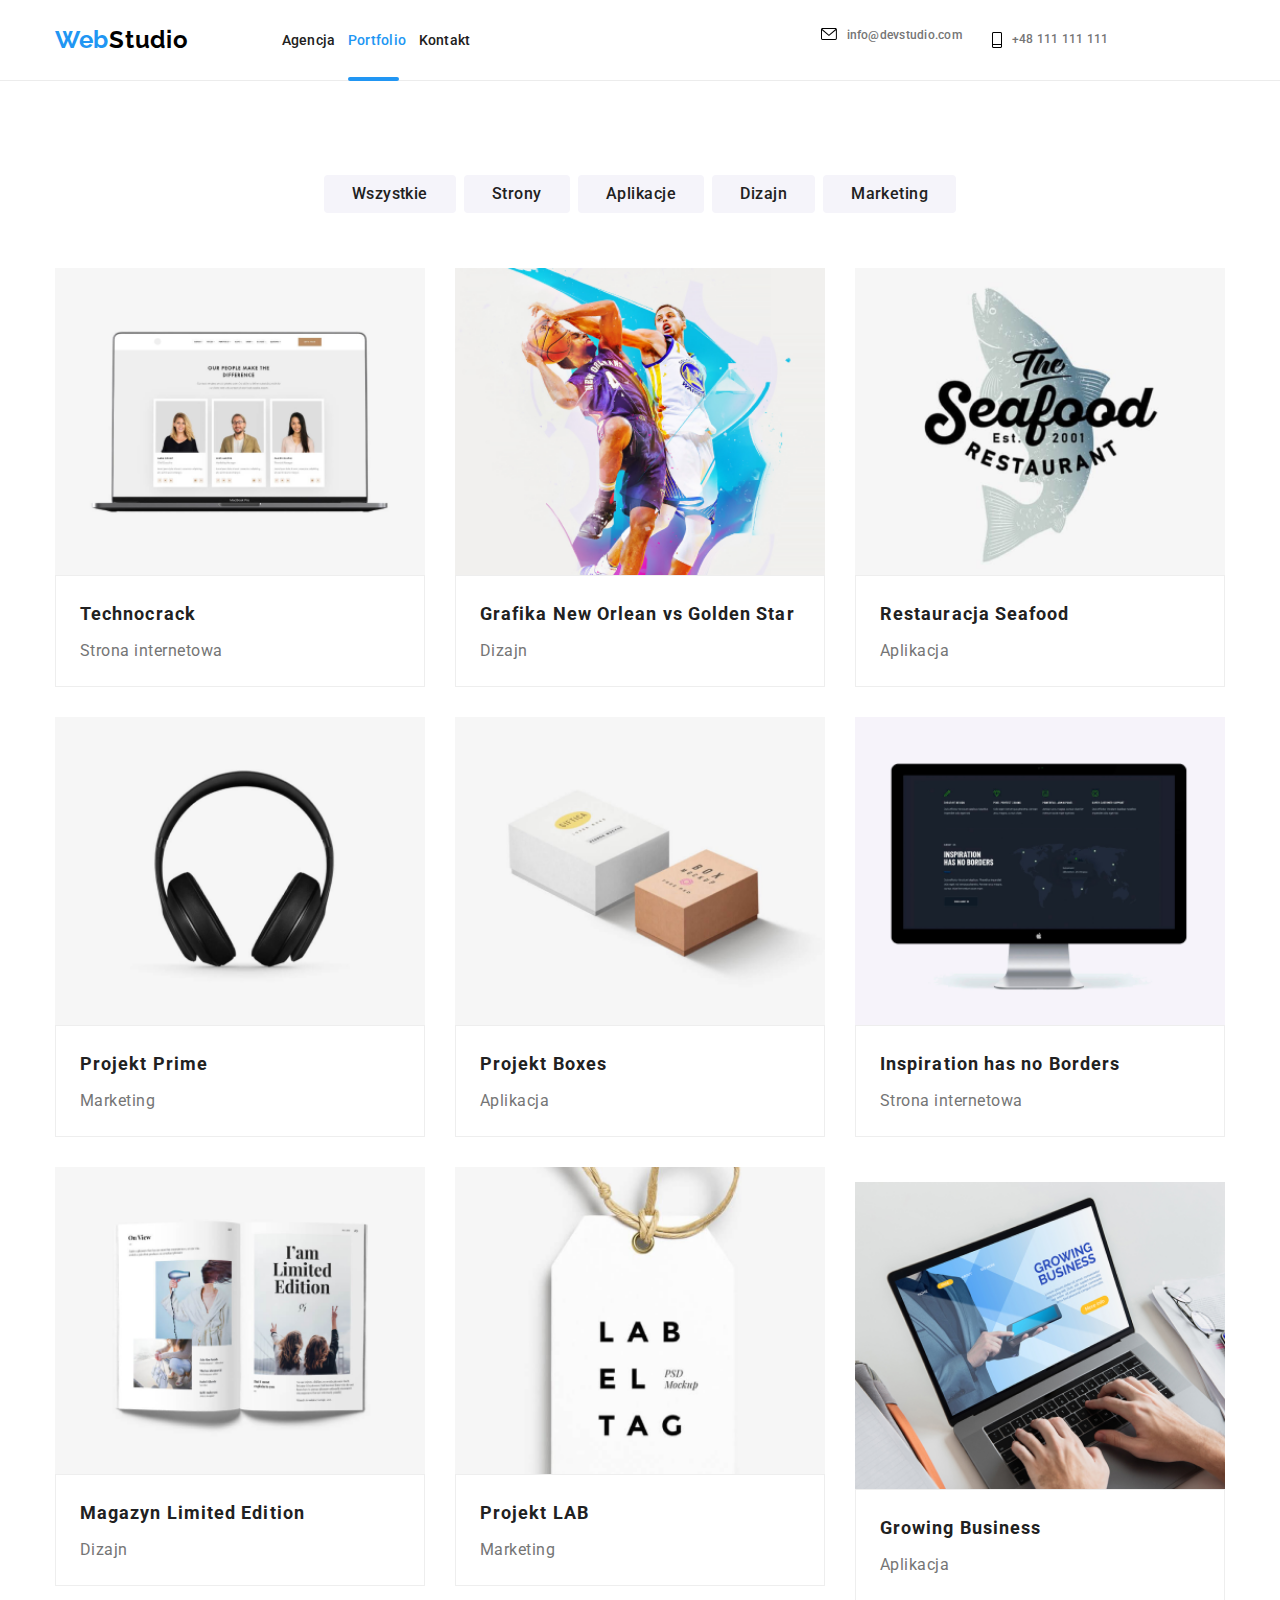
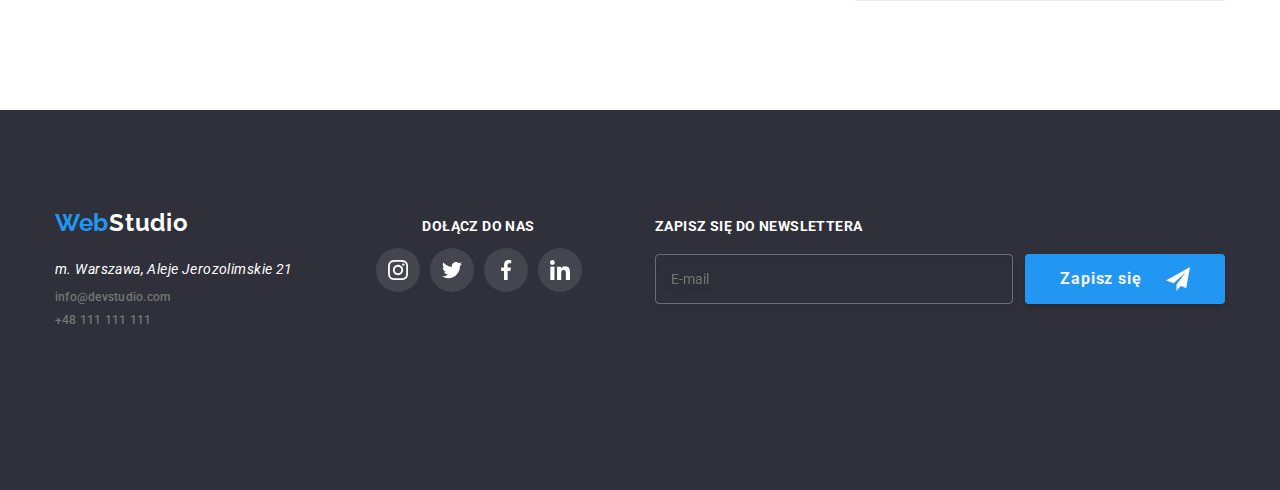
==== commit d6902c04: "poprawa" ====
--- a/portfolio.html
+++ b/portfolio.html
@@ -7,7 +7,7 @@
     <meta name="viewport" content="width=device-width, initial-scale=1.0">
     <title>Portfolio</title>
     <link rel="stylesheet" href="./css/modern-normalize.css">
-    <link rel="stylesheet" href="./sass/main.css">
+    <link rel="stylesheet" href="./css/main.min.css">
     <link rel="preconnect" href="https://fonts.googleapis.com">
     <link rel="preconnect" href="https://fonts.gstatic.com" crossorigin>
     <link
@@ -51,6 +51,7 @@
                 </svg>
             </button>
         </header>
+    </section>
     <main class="section">
     <!-- PROJECTS -->
         <section class="project">
@@ -80,7 +81,7 @@
                         </figcaption>
                     </figure>
                 </li>
-                <li class="project-list__item project-list__item--first-row">
+                <li class="project-list__item project-list__item--first-row project-list__item--middle-column">
                     <figure class="project-card project-list__project-card box">
                         <img src="images/mobile/project2-mobile.png" alt="Two men playing basketball" 
                         srcset="images/mobile/project2-mobile@2x.png 2x,
@@ -134,7 +135,7 @@
                         </figcaption>
                     </figure>
                 </li>
-                <li class="project-list__item project-list__item--first-column">
+                <li class="project-list__item project-list__item--first-column project-list__item--middle-column">
                     <figure class="project-card project-list__project-card box">
                         <img src="images/mobile/project5-mobile.png" alt="two boxes"
                         srcset="images/mobile/project5-mobile@2x.png 2x,
@@ -187,7 +188,7 @@
                         </figcaption>
                     </figure>
                 </li>
-                <li class="project-list__item project-list__item--last-row">
+                <li class="project-list__item project-list__item--last-row project-list__item--middle-column">
                     <figure class="project-card project-list__project-card box">
                         <img src="images/mobile/project8-mobile.png" alt="white label tag with black text"
                         srcset="images/mobile/project1-mobile@2x.png 2x,
@@ -248,19 +249,19 @@
     <div class="social footer__social">
         <p class="social__title social_title--position">dołącz do nas</p>
         <ul class="social-list">
-            <li class="social-list_item social-list__item social-list__item--position--position">
+            <li class="social-list_item social-list__item social-list__item--position">
                 <a class="social-link social-list__social-link social-link--footer" href="">
                     <svg class="social-link__icon social-link__icon--footer" width="20" height="20">
                         <use href="./images/icons.svg#icon-instagram"></use>
                     </svg></a>
             </li>
-            <li class="social-list_item social-list__item social-list__item--position--position">
+            <li class="social-list_item social-list__item social-list__item--position">
                 <a class="social-link social-list__social-link social-link--footer" href="">
                     <svg class="social-link__icon social-link__icon--footer" width="20" height="20">
                         <use href="./images/icons.svg#icon-twitter">
                     </svg></a>
             </li>
-            <li class="social-list_item social-list__item social-list__item--position--position">
+            <li class="social-list_item social-list__item social-list__item--position">
                 <a class="social-link social-list__social-link social-link--footer" href="">
                     <svg class="social-link-icon social-link__icon--footer" width="20" height="20">
                         <use href="./images/icons.svg#icon-facebook">
--- a/css/main.min.css
+++ b/css/main.min.css
@@ -0,0 +1,2 @@
+.body{position:relative;min-width:320px;max-width:100vw}.container{margin:0 auto;padding-left:15px;padding-right:15px}.section{padding-top:60px;padding-bottom:60px;margin:0;min-width:100vw}.section__title{margin:0;padding:0;font-weight:700;font-size:28px;line-height:33px;text-align:center;letter-spacing:0.03em;font-family:'Roboto';font-style:normal;color:#212121;max-width:100vw}.portfolio-body{background-color:#E5E5E5}figure{margin:0;padding:0}img{display:block;max-width:100%;height:auto;padding:0;margin:0}@media screen and (max-width: 768px){.container{max-width:450px}}@media screen and (min-width: 1200px){.container{max-width:1200px}.section{padding-top:94px;padding-bottom:94px}.section__title{font-size:36px;line-height:1.17}}.visually-hidden{position:absolute;clip:rect(1px 1px 1px 1px);clip:rect(1px, 1px, 1px, 1px);padding:0;border:0;height:1px;width:1px;overflow:hidden}.button{width:200px;height:50px;box-shadow:0px 4px 4px rgba(0,0,0,0.15);border-radius:4px;background-color:#2196F3;color:#F5F4FA;font-family:'Roboto';font-style:normal;font-weight:700;font-size:16px;line-height:30px;cursor:pointer;align-items:center;text-align:center;letter-spacing:0.06em;border:0px}.button--with-icon-right{display:flex;margin:0 auto;align-items:center;justify-content:center}.button--small{font-weight:500;background-color:#F5F4FA;color:#212121;line-height:1.62;letter-spacing:0.03em;width:fit-content;height:38px;transition:color 250ms cubic-bezier(0.4, 0, 0.2, 1),background-color 250ms cubic-bezier(0.4, 0, 0.2, 1),box-shadow 250ms cubic-bezier(0.4, 0, 0.2, 1);box-shadow:none;padding-left:28px;padding-right:28px}.button--small:hover,.button--small:focus{background-color:#2196F3;color:#fff;box-shadow:0px 3px 1px rgba(0,0,0,0.1),0px 1px 2px rgba(0,0,0,0.08),0px 2px 2px rgba(0,0,0,0.12)}@media screen and (min-width: 1200px){.button--with-icon-right{margin:0}}.mobile-menu{display:flex;flex-direction:column;justify-content:space-between;position:fixed;top:0;left:0;min-width:100%;height:100vh;background-color:#fff;z-index:2;transform:translateX(0%);transition:250ms cubic-bezier(0.4, 0, 0.2, 1)}.mobile-menu.is-open{transform:translateX(100%)}.mobile-menu__close-btn{cursor:pointer;width:40px;height:40px;display:flex;align-items:center;background-color:transparent;position:absolute;top:21px;right:25px;border:none}.mobile-menu__close-btn:hover svg,.mobile-menu__close-btn:focus svg{fill:#2196F3}.mobile-menu__mobile-list{padding-top:48px;padding-left:40px}.mobile-menu__contact-details{padding-left:40px;margin:0}.mobile-menu__social{margin-left:40px}.mobile-list{list-style:none;margin:0}.mobile-list__item{font-family:'Roboto';font-style:normal;font-weight:500;font-size:40px;line-height:47px;letter-spacing:0.02em;padding-bottom:0}.mobile-list__item--position{padding-bottom:32px}.mobile-list__link{text-decoration:none;color:#212121}.active{position:relative;top:0px;left:0px;display:flex;color:#2196F3}.contact-details{list-style:none;margin-top:302px}.contact-details__item{font-family:'Roboto';font-style:normal;font-weight:500}.contact-details__item--start{font-size:34px;line-height:40px;letter-spacing:0.02em}.contact-details__item--end{font-size:24px;line-height:28px;letter-spacing:0.02em;padding-top:32px;padding-bottom:64px}.contact-details__link{color:#757575}.contact-details__link--tel{color:#2196F3}.contact-details__link:hover,.contact-details__link:focus{display:none}.mobile-social{display:flex;flex-wrap:nowrap;list-style:none;align-items:center}.mobile-social__link{font-family:'Roboto';font-style:normal;font-weight:500;font-size:18px;line-height:22px;letter-spacing:0.02em;color:#2196F3;text-decoration:none;padding-right:10px;padding-left:10px;border-right:1px solid rgba(33,33,33,0.2)}.mobile-social__link--start{padding-left:0}.mobile-social__link--end{border-right:none}@media screen and (min-width: 768px){.mobile-menu{overflow:hidden;position:fixed;clip:rect(1px 1px 1px 1px);clip:rect(1px, 1px, 1px, 1px);padding:0;border:0;height:1px;width:1px}}.menu-section{border-bottom:1px solid #ECECEC}.page-header{background-color:#fff;display:flex;align-items:center;justify-content:space-between}.page-header__nav{display:none}.btn-mobile-menu{border:none;background-color:#fff}.btn-mobile-menu__icon{cursor:pointer}.btn-mobile-menu__icon:hover,.btn-mobile-menu__icon:focus{color:#2196F3}@media screen and (min-width: 768px){.btn-mobile-menu{display:none}.page-header__nav{display:flex;padding-top:32px}.page-header__menu{margin-left:0px;padding-bottom:0px;margin:0;padding:0}.menu{display:flex;min-width:282px;height:48px;font-family:'Roboto';font-style:normal;font-weight:500;font-size:14px;line-height:16px;letter-spacing:0.02em;color:#212121;background-color:#fff;list-style-type:none;justify-content:space-between}.menu__link{transition:color 250ms cubic-bezier(0.4, 0, 0.2, 1);text-decoration:none;color:#212121}.menu__link:hover,.menu__link:focus{color:#2196F3}.active{position:relative;top:0px;left:0px;display:flex;color:#2196F3}.active::after{content:"";width:51px;position:absolute;border-top:4px solid #2196F3;border-radius:2px;top:45px}}@media screen and (min-width: 1200px){.page-header{justify-content:flex-start}.menu{padding-left:93px;max-width:261px}}.logo{display:block;font-family:'Raleway';font-weight:700;font-size:24px;line-height:28px;letter-spacing:0.03em;transition:color 250ms cubic-bezier(0.4, 0, 0.2, 1);text-decoration:none;border:none}.logo:hover,.logo:focus{color:#2196F3}.logo__accent{color:#2196F3}.page-header__logo{margin:0;padding-top:24px;padding-bottom:25px;color:#000;max-width:145px}.address__logo{text-align:center;padding-bottom:20px;color:#fff}@media screen and (min-width: 768px){.page-header__logo{padding-left:0px;padding-right:0px;margin-right:0px}}.link{text-decoration:none;display:flex;flex-wrap:nowrap;transition:color 250ms cubic-bezier(0.4, 0, 0.2, 1);font-family:'Roboto', 'Raleway', sans-serif;background-color:#fff}.link:hover,.link:focus{color:#2196F3}.link:hover .contact__icon,.link:focus .contact__icon{fill:#2196F3}.page-header__contact{display:none;color:#757575}.address-list__link,.address-list__link{color:rgba(255,255,255,0.6);display:block;background-color:#2F303A}@media screen and (min-width: 768px){.page-header__contact{padding-left:0;margin:0}.contact{display:block;color:#757575;list-style:none}.contact__item--start{margin-bottom:10px}.link{color:#757575;font-family:'Roboto';font-style:normal;font-weight:500;font-size:12px;line-height:14px;letter-spacing:0.02em}.contact__icon{max-width:14px;transition:fill 250ms cubic-bezier(0.4, 0, 0.2, 1)}.contact__icon--start,.contact__icon--end{margin-right:8px}}@media screen and (min-width: 1200px){.page-header__contact{margin-right:0px;padding-left:350px}.contact{display:flex;flex-wrap:nowrap;align-items:center;justify-content:center}.contact__item--start{padding-right:30px}.contact__item--end{padding-right:0px}.contact__icon{max-width:16px}.contact__icon--start,.contact__icon--end{margin-right:10px}}.section__banner{margin-left:auto;margin-right:auto;padding-left:0}.banner{background-color:#2F303A;display:flex;height:400px;flex-direction:column;align-items:center;justify-content:center;background-image:linear-gradient(rgba(47,48,58,0.4), rgba(47,48,58,0.4)),url(../images/banner-mobile.png);background-size:cover;background-repeat:no-repeat;background-position:center}.banner__title{font-family:'Roboto';font-style:normal;font-weight:900;font-size:26px;line-height:42px;text-align:center;letter-spacing:0.06em;text-transform:uppercase;color:#fff;max-width:365px}.banner__title--position{padding:0;margin-bottom:40px}@media screen and (max-width: 768px) and (min-device-pixel-ratio: 2), (min-resolution: 192dpi), (min-resolution: 2dppx){.banner{background-image:linear-gradient(rgba(47,48,58,0.4), rgba(47,48,58,0.4)),url(../images/banner-mobile@2x.png)}}@media screen and (min-width: 768px){.banner{background-image:linear-gradient(rgba(47,48,58,0.4), rgba(47,48,58,0.4)),url(../images/banner-tablet.png)}.banner__title--position{padding:0;margin-bottom:30px}}@media (max-width: 1200px) and (min-device-pixel-ratio: 2), (min-resolution: 192dpi), (min-resolution: 2dppx){.banner{background-image:url(..images/banner-tablet@2x.png)}}@media screen and (min-width: 1200px){.banner{max-width:1600px;background-color:linear-gradient(rgba(47,48,58,0.4), rgba(47,48,58,0.4)),url(../images/banner-desktop.png);height:600px}.banner__title{font-size:44px;line-height:60px;max-width:696px}.banner__title--position{padding-left:0px;padding-right:0px}}@media (min-device-pixel-ratio: 2), (min-resolution: 192dpi), (min-resolution: 2dppx){.banner{background-image:linear-gradient(rgba(47,48,58,0.4), rgba(47,48,58,0.4)),url(../images/banner-desktop@2x.jpg)}}.feature-list{font-size:14px;letter-spacing:0.03em;list-style-type:none;margin:0 auto}.feature-list__item{display:flex;flex-direction:column;align-items:space-between;flex-basis:994px;justify-content:center}.feature-list__item--top,.feature-list__item--middle{margin-bottom:30px}.feature-card{display:flex;flex-direction:column;border-radius:4px;align-items:center;justify-content:center;background-color:#F5F4FA}.feature-card__icon--position{margin-top:25px;margin-bottom:25px}.feature-card__feature-description{background-color:#fff;text-align:center}.feature-description__name{font-family:'Roboto';font-style:normal;font-weight:700;font-size:14px;line-height:16px;letter-spacing:0.03em;text-transform:uppercase;color:#212121}.feature-description__name--position{margin-top:30px;margin-bottom:10px}.feature-description__text{font-family:'Roboto';font-style:normal;font-size:14px;font-weight:400;line-height:1.71;letter-spacing:0.03em;color:#757575}@media screen and (min-width: 768px){.feature-list{display:flex;flex-wrap:wrap;align-items:center;justify-content:center}.feature-list__item{flex-basis:calc(100%/2 - 30px)}.feature-list__item--top,.feature-list__item--middle{margin-bottom:0px}.feature-list__item--left{margin-right:30px}.feature-card--position{margin-top:0px;margin-bottom:0px}}@media screen and (min-width: 1200px){.feature-list{flex-wrap:nowrap;justify-content:space-between}.feature-list__item{max-width:270px;margin-bottom:0px}.feature-list__item--left{margin-right:0px}.feature-card{max-width:270px}}.section--services{display:none;overflow:hidden}@media screen and (min-width: 1200px){.section--services{display:block;padding-top:0}.services-list{display:flex;justify-content:center;list-style-type:none}.services-list__item--left,.services-list__item--middle{margin-right:30px;margin-top:50px;margin-left:0;position:relative}.services-list__item--right{margin-top:50px;margin-left:0;position:relative}.services-list__overlay{font-family:'Roboto';font-style:normal;text-transform:uppercase;font-weight:700;font-size:14px;line-height:16px;text-align:center;letter-spacing:0.03em;color:#fff}.services-list__overlay--position{margin:0;padding-top:27px}.services-list__box{width:100%;height:70px;background-color:rgba(47,48,58,0.8)}.services-list__box--position{position:absolute;top:224px;left:0}}.team{background-color:#F5F4FA}.team-list{list-style-type:none}.team-list__team-card{margin-top:30px;margin-right:0;margin-left:0}.team-card{display:flex;flex-direction:column;align-items:center;background-color:#fff;box-shadow:0px 1px 3px rgba(0,0,0,0.12),0px 1px 1px rgba(0,0,0,0.14),0px 2px 1px rgba(0,0,0,0.2);border-radius:0px 0px 4px 4px}.team-card--last{margin-right:0}.team-card__name{font-family:'Roboto';font-style:normal;font-weight:500;font-size:16px;line-height:19px;text-align:center;letter-spacing:0.03em;color:#212121}.team-card__description{color:#757575;font-family:'Roboto';font-style:normal;font-weight:400;font-size:16px;line-height:19px;text-align:center;letter-spacing:0.03em}@media screen and (min-width: 768px){.team-list{display:flex;flex-wrap:wrap}.team-list__item{flex-basis:calc(100%/2 - 30px);width:100%}.team-list__item--left{margin-right:30px}}@media screen and (min-width: 1200px){.team-list{flex-wrap:nowrap;justify-content:space-between}.team-list__item--left{margin-right:0px}.team-list__team-card{margin-top:50px}.team-card{flex-basis:260px;width:270px}}.social-list{display:flex;justify-content:center;list-style-type:none;margin:0;padding:0;justify-content:space-between}.social-list__item--position{margin-right:10px;margin-bottom:30px}.social-list__item--last{margin-right:0px;margin-bottom:60px}.social-link{display:flex;width:44px;height:44px;border-radius:50%;align-items:center;justify-content:center;transition:background-color 250ms cubic-bezier(0.4, 0, 0.2, 1)}.social-link--team{background-color:#fff}.social-link__icon{transition:fill 250ms cubic-bezier(0.4, 0, 0.2, 1)}.social-link__icon--team{fill:#757575}.social-link__icon--footer{fill:#fff}.social-link:hover,.social-link:focus{background-color:#2196F3;fill:#fff}.social-link:hover .social-link__icon--team,.social-link:focus .social-link__icon--team{fill:#fff}.social-link--footer{background-color:rgba(255,255,255,0.1)}.social{display:block}.social__title{text-align:center;font-family:'Roboto';font-style:normal;font-weight:700;font-size:14px;line-height:16px;letter-spacing:0.03em;text-transform:uppercase;color:#fff}.social__title--position{margin-bottom:20px}@media screen and (min-width: 768px){.social__title--position{margin-top:0}}@media screen and (min-wodth: 1200px){.social-list{max-width:206px}.social-list__item--position{margin-right:12px}}.client-list{display:flex;flex-wrap:wrap;align-content:space-between;justify-content:space-between;list-style-type:none}.client-list__logo{fill:#AFB1B8;transition:fill 250ms cubic-bezier(0.4, 0, 0.2, 1)}.client-list__item{display:flex;flex-basis:calc(100%/2 - 15px);height:92px;border:1px solid #AFB1B8;border-radius:4px;align-items:center;justify-content:center;transition:border 250ms cubic-bezier(0.4, 0, 0.2, 1)}.client-list__item--position{margin-top:30px}.client-list__item--position-last{margin-top:30px}.client-list__item:hover,.client-list__item:focus{border:1px solid #2196F3}.client-list__item:hover .client-list__logo,.client-list__item:focus .client-list__logo{fill:#2196F3}@media screen and (min-width: 768px){.client-list__item{flex-basis:calc(100%/3 - 30px)}}@media screen and (min-width: 1200px){.client-list__item{flex-basis:170px;min-width:170px;flex-wrap:nowrap;height:92px}.client-list__item--position{margin-top:50px}}.footer{background-color:#2F303A;font-size:14px;line-height:1.71;letter-spacing:0.03em;color:#fff}.address{padding-bottom:20px}.address-list{list-style-type:none;margin:0;padding:0;text-align:center}.address-list__item{margin-bottom:8px;font-family:'Roboto';font-style:normal;font-weight:400;font-size:14px;line-height:24px;letter-spacing:0.03em;color:#fff}.address-list__item--last{margin-bottom:0}@media screen and (min-width: 768px){.footer-content{display:flex;flex-wrap:wrap;justify-content:space-evenly;align-items:baseline}.address{padding-bottom:60px}}@media screen and (min-width: 1200px){.footer-content{flex-wrap:nowrap;justify-content:space-between}.address{display:flex;flex-direction:column;align-items:flex-start}.address-list{display:flex;flex-direction:column;width:247px}.address-list__item{margin-bottom:9px;display:inline-block;text-align:left}}.newsletter{padding-top:60px}.newsletter__label{display:block;font-family:'Roboto';font-style:normal;font-weight:700;font-size:14px;line-height:16px;letter-spacing:0.03em;text-transform:uppercase;color:#fff;text-align:center}.newsletter__input{display:block;width:358px;height:50px;background-color:inherit;border:1px solid rgba(255,255,255,0.3);filter:drop-shadow(0px 4px 4px rgba(0,0,0,0.15));border-radius:4px}.newsletter__input--position{margin:20px auto;padding-left:15px}.newsletter__input:placeholder{font-family:'Roboto';font-style:normal;display:flex;align-items:center;letter-spacing:0.03em;color:rgba(255,255,255,0.6);font-weight:400;font-size:16px;line-height:20px;letter-spacing:0.03em}.newsletter__icon--right{margin-left:24px}@media screen and (min-width: 768px){.newsletter{width:100%;display:block;text-align:center;margin:0 auto;padding:0 152px 0 166px}}@media screen and (min-width: 1200px){.newsletter{max-width:570px;padding:0;display:flex;margin:0;align-items:flex-end}.newsletter__label{text-align:left;display:flex;flex-direction:column;padding-bottom:0}.newsletter__input--position{margin-right:12px;margin-bottom:0}}.project__filters{padding:0;margin:0 auto;padding-bottom:40px}.filters{display:flex;flex-direction:row;flex-wrap:wrap;justify-content:left;list-style-type:none}.filters__item--position{margin-right:8px;margin-left:0;margin-top:0;margin-bottom:15px}.filters__item--last{margin-right:0}.project-list{list-style-type:none;margin:0 auto}.project-list__item{padding-bottom:30px}.project-list__item--end{padding-bottom:0}.project-card{display:flex;flex-direction:column;flex-basis:404px;transition:box-shadow 250ms cubic-bezier(0.4, 0, 0.2, 1)}.project-card:hover,.project-card:focus{box-shadow:0px 1px 1px rgba(0,0,0,0.12),0px 4px 4px rgba(0,0,0,0.06),1px 4px 6px rgba(0,0,0,0.16)}.project-card__project-description{padding:20px 24px;z-index:2}.project-card__overlay{font-family:'Roboto';font-style:normal;position:absolute;top:0;left:0;width:100%;height:100%;background-color:rgba(33,150,243,0.9);transform:translateY(100%);transition:transform 250ms cubic-bezier(0.4, 0, 0.2, 1);margin:0;font-weight:400;font-size:18px;line-height:1.56;letter-spacing:0.03em;color:#fff;padding:77px 24px}.project-description{border:1px solid #EEEEEE;background-color:#fff}.project-description__name{font-family:'Roboto';font-style:normal;font-weight:700;font-size:18px;line-height:36px;letter-spacing:0.06em;color:#212121;margin-top:0;margin-bottom:4px}.project-description__text{font-family:'Roboto';font-style:normal;font-weight:400;font-size:16px;letter-spacing:0.03em;line-height:1.88;color:#757575;margin:0}.box{position:relative;top:0;left:0;width:100%;height:100%;overflow:hidden;z-index:1}.box:hover .project-card__overlay{transform:translateY(0%)}@media screen and (min-width: 768px){.filters{justify-content:center}.project-list{display:flex;flex-wrap:wrap}.project-list__item{flex-basis:calc(100%/2 - 30px)}.project-list__item--first-column{margin-right:30px}}@media screen and (min-width: 1200px){.project-list{padding-left:0px;padding-right:0px;justify-content:center;align-items:center}.project-list__item{flex-basis:calc(100%/3 - 30px)}.project-list__item--first-column{margin-right:0px}.project-list__item--middle-column{margin-right:30px;margin-left:30px}.project-card{flex-basis:404px;max-width:370px}.project-card__overlay{padding:49px 45px 49px 24px}}.modal{position:sticky;max-width:450px;height:609px;margin:0 auto;top:93px;background:#fff;box-shadow:0px 1px 3px rgba(0,0,0,0.12),0px 1px 1px rgba(0,0,0,0.14),0px 2px 1px rgba(0,0,0,0.2);border-radius:4px;transition:250ms cubic-bezier(0.4, 0, 0.2, 1);transition-property:transform, opacity, visibility}.modal__close-icon{z-index:2;cursor:pointer}.close-btn{position:relative;background:#fff;border:1px solid rgba(0,0,0,0.1);width:30px;height:30px;border-radius:50%;top:8px;left:412px;z-index:1}.backdrop{position:absolute;width:100%;height:100%;left:0px;top:0px;background:rgba(0,0,0,0.2);transition:250ms cubic-bezier(0.4, 0, 0.2, 1);transition-property:transform, opacity, visibility}.is-hidden{opacity:0;visibility:hidden;pointer-events:none}.is-hidden .modal{transform:translate(100%)}.form{position:absolute;width:450px;height:609px;left:0px;top:0;display:flex;flex-direction:column}.form__title{text-align:center;color:#212121;font-family:'Roboto';font-style:normal;font-weight:700;font-size:20px;line-height:30px;text-align:center;letter-spacing:0.03em}.form__title--position{padding-top:40px;margin:0 40px;padding-bottom:12px}.form__label{font-family:'Roboto';font-style:normal;font-weight:400;font-size:12px;line-height:14px;letter-spacing:0.01em;color:#757575;display:flex;flex-direction:column;text-transform:capitalize}.form__label--position{padding-left:40px;margin:0;position:relative}.form__label:focus-within .form__icon{fill:#2196F3}.form__input,.form__textarea{border:1px solid rgba(33,33,33,0.2);border-radius:4px}.form__input:focus,.form__textarea:focus{outline:none}.form__input:focus-within,.form__textarea:focus-within{border:1px solid #2196F3;border-radius:4px}.form__input--position{margin-bottom:10px;height:40px;margin-top:4px;margin-right:40px;padding-left:42px}.form__textarea--position{height:120px;padding:16px 12px;margin-top:4px;margin-right:40px}.form__textarea:placeholder{font-family:'Roboto';font-style:normal;font-weight:400;font-size:12px;line-height:14px;letter-spacing:0.01em;color:rgba(117,117,117,0.5)}.form__icon{fill:#212121;position:absolute;left:52px;top:33px;height:13px;width:13px}.form__icon--first{height:12px;width:12px;top:34px}.form__icon--last{height:12px;width:15px;top:34px}.form__button--position{margin:30px 125px 40px 125px}.checkbox__accent{text-decoration:underline;color:#2196F3}.checkbox__label{font-family:'Roboto';font-style:normal;font-weight:400;font-size:12px;line-height:14px;letter-spacing:0.03em;color:#757575;position:relative;cursor:pointer}.checkbox__label--position{padding-left:40px;padding-right:40px;padding-top:20px}.checkbox__label::before{content:'';display:inline-block;height:15px;width:16px;outline:1px solid #212121;margin-right:8px}.checkbox:checked+.checkbox__label::before{background-image:url(../images/checkbox.png);background-repeat:no-repeat;background-position:50% 50%;background-color:#2196F3;outline:none}@media screen and (min-width: 768px){.modal{top:208px}}@media screen and (min-width: 1200px){.modal{max-width:528px;height:581px;top:221px}.close-btn{left:490px}.form{width:528px;height:581px}.form__title{line-height:30px}.form__title--position{margin:0 auto}.form__button--position{margin:30px 164px 40px 164px}.checkbox__label{font-size:14px;line-height:24px}.checkbox__label--position{padding-left:55px;padding-right:54px;padding-top:20px}}
+/*# sourceMappingURL=main.min.css.map */